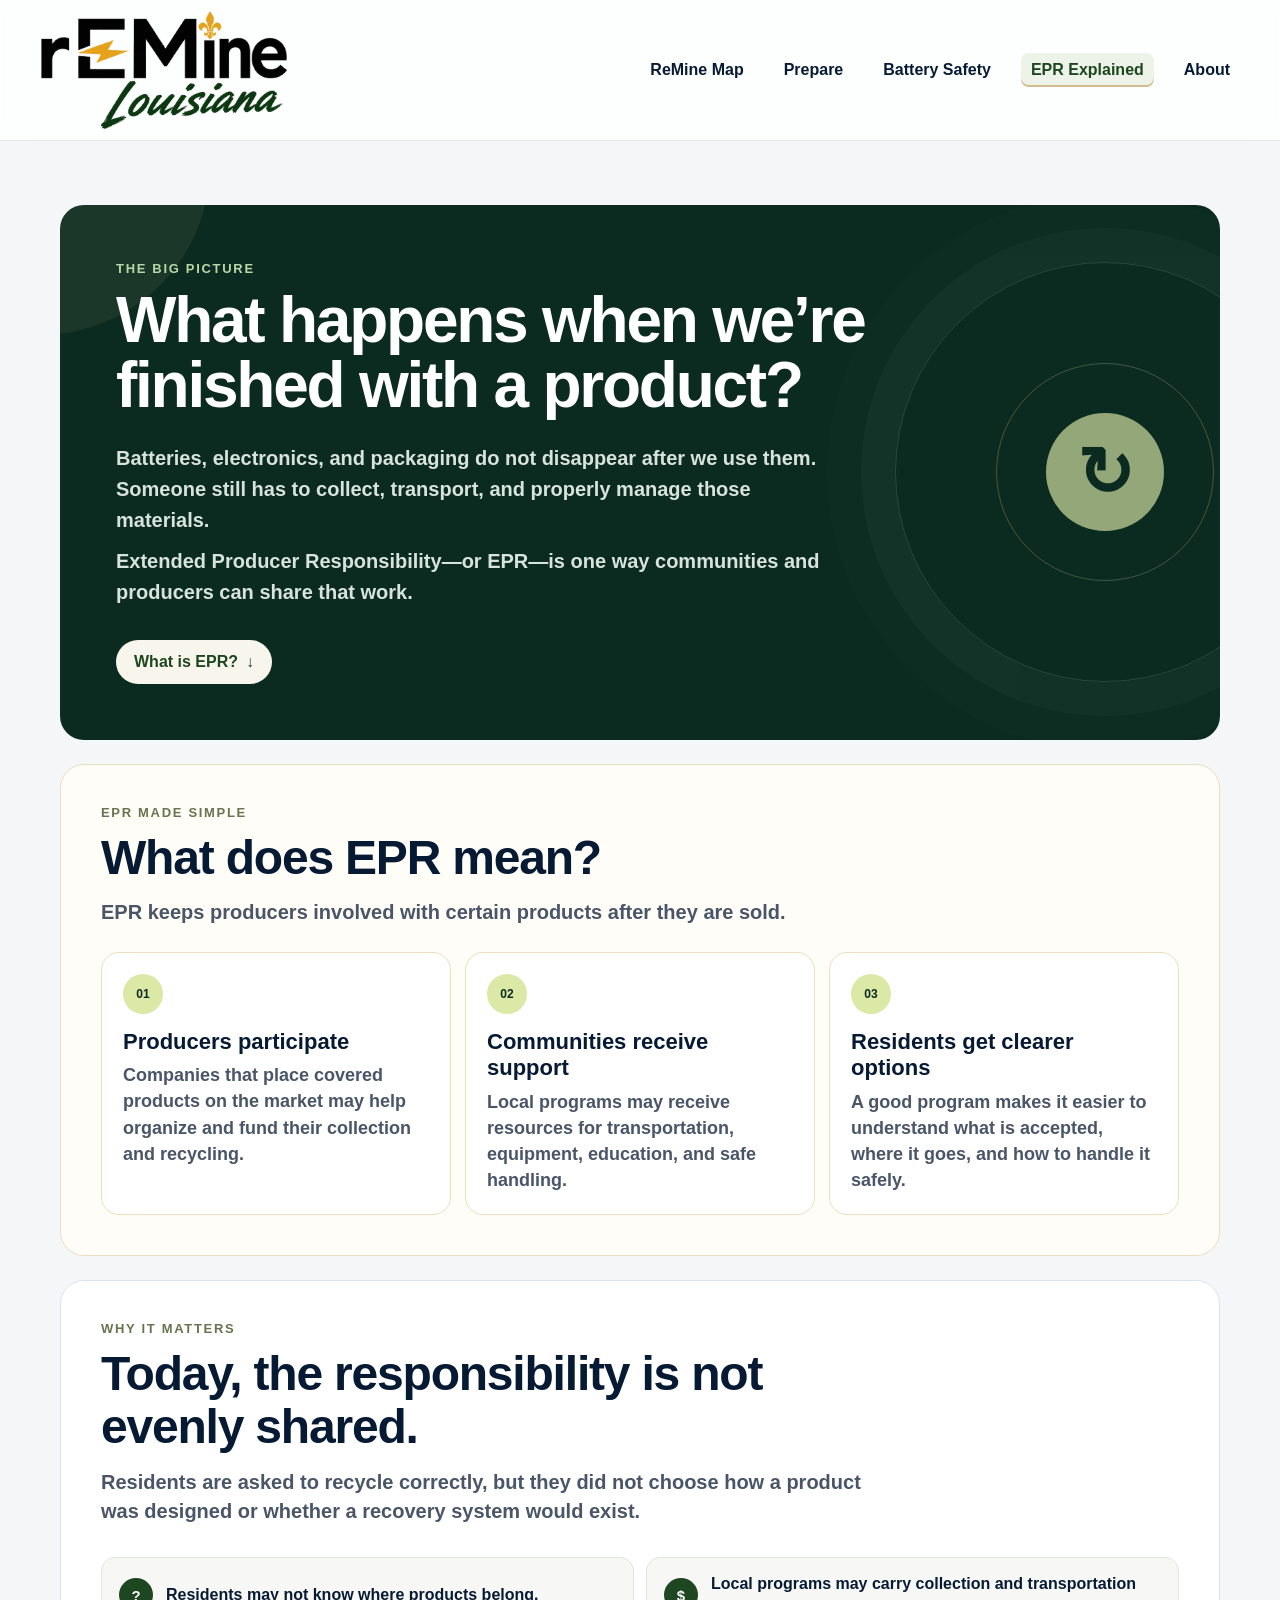
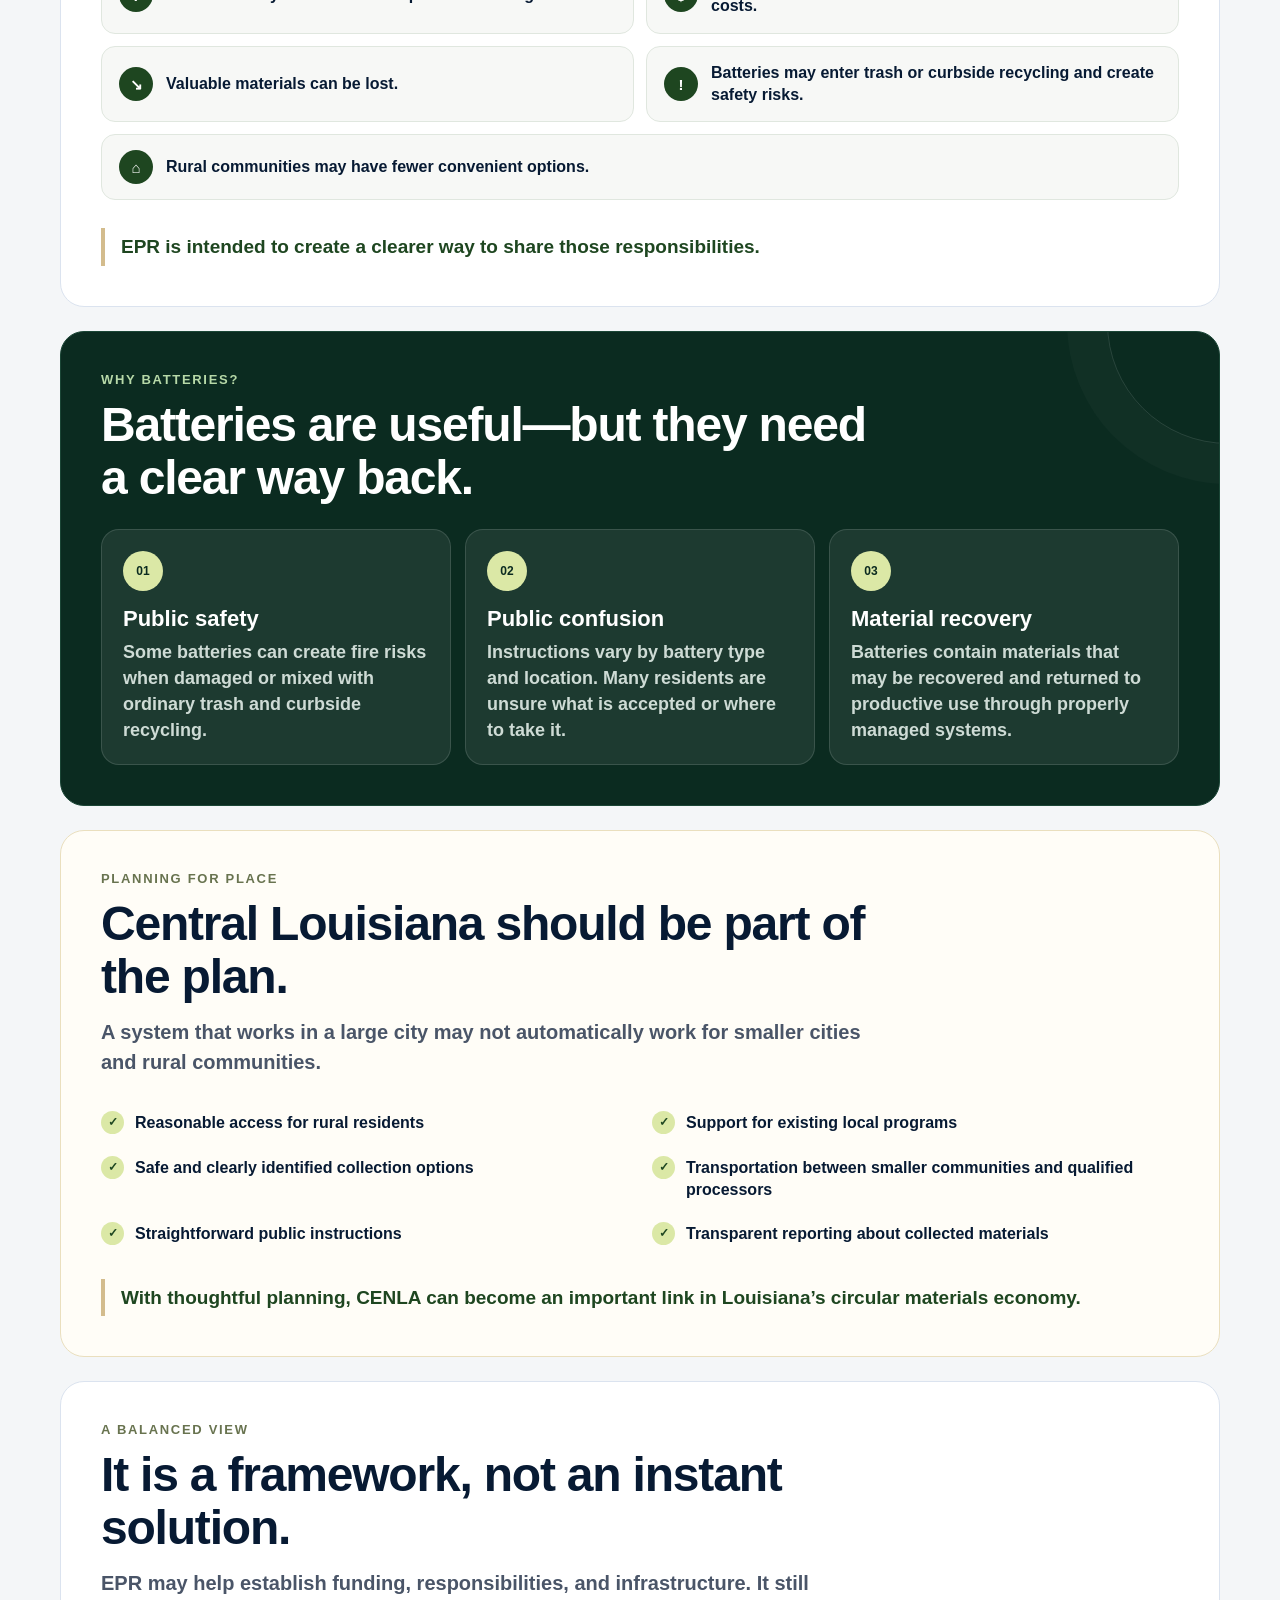
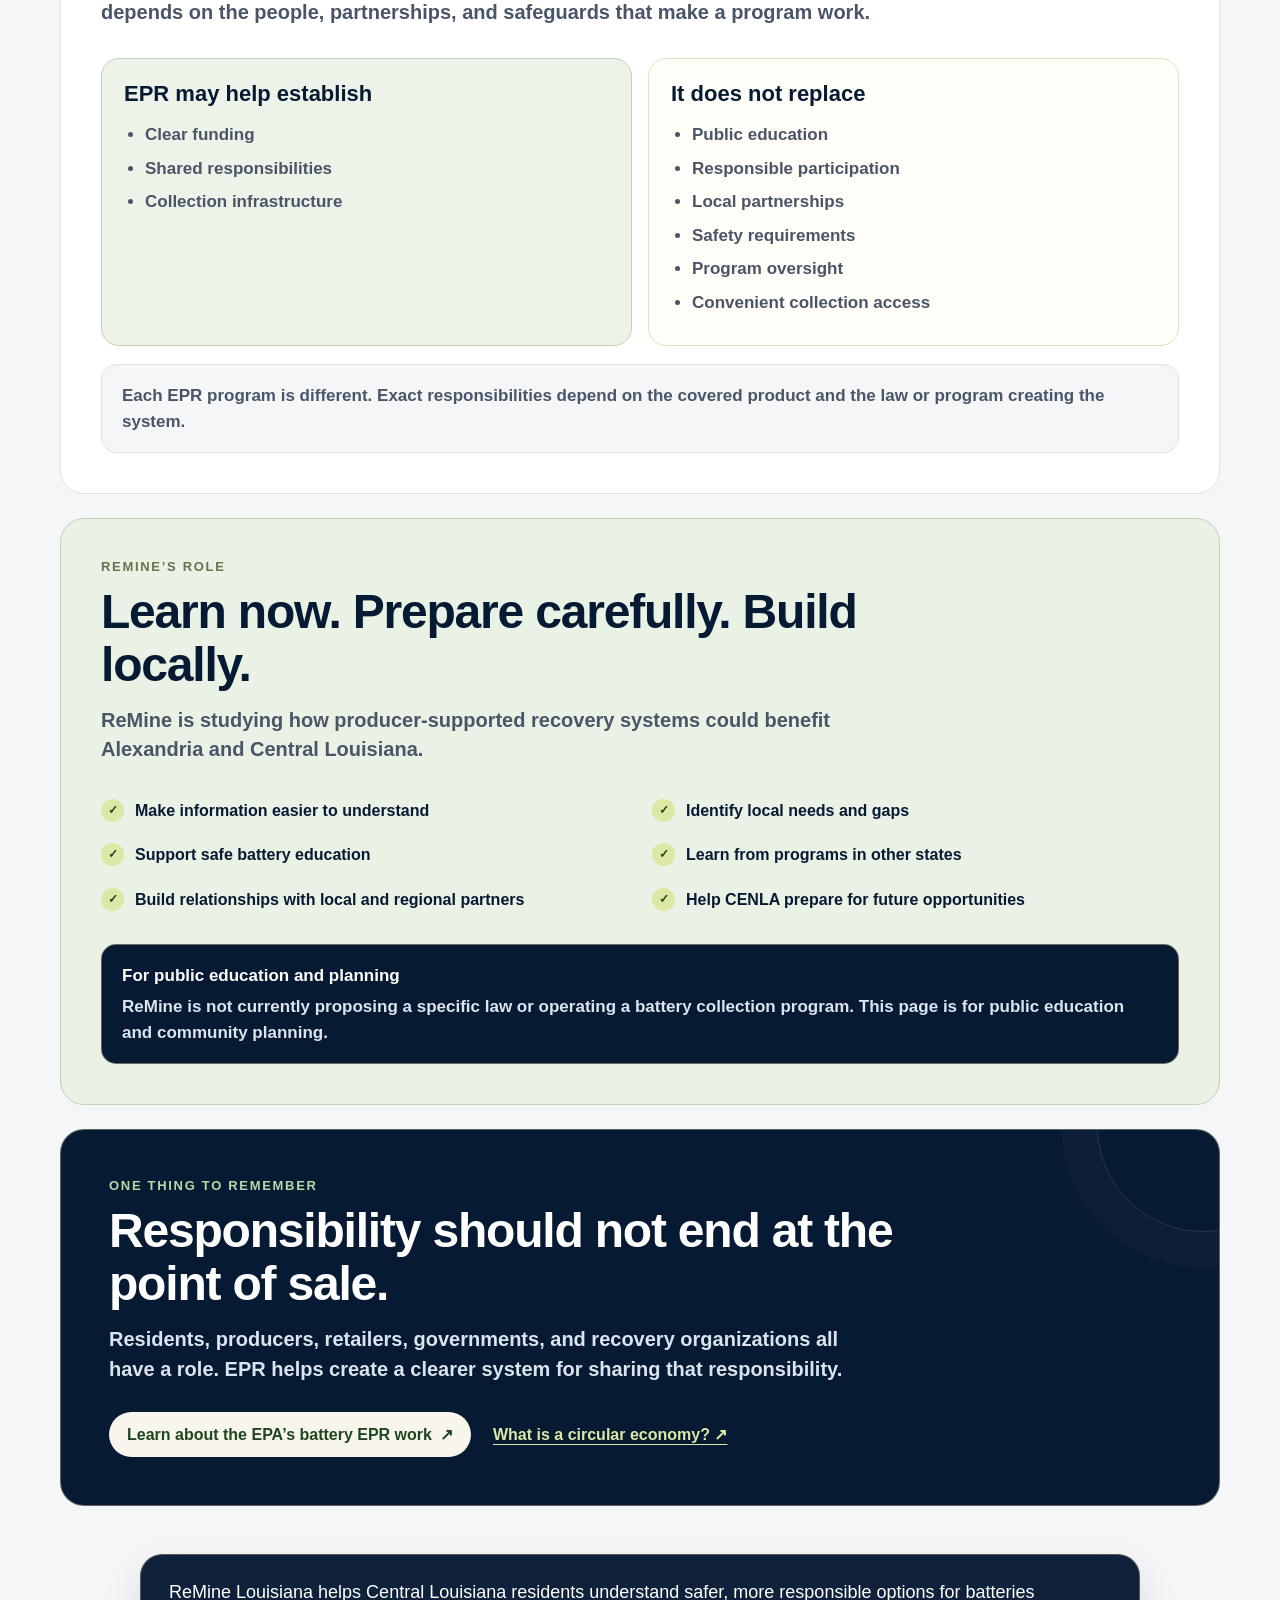
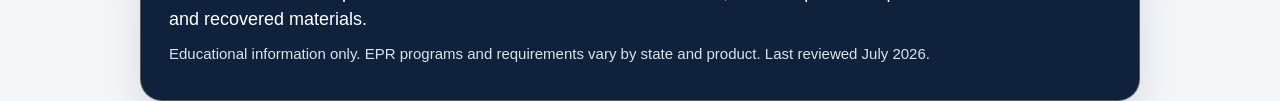
==== epr.html @ 285240cf "Move hero rings into background" ====
<!DOCTYPE html>
<html lang="en">
  <head>
    <meta charset="UTF-8">
    <meta name="viewport" content="width=device-width, initial-scale=1.0">
    <meta name="description" content="A plain-language introduction to Extended Producer Responsibility from ReMine Louisiana.">
    <title>EPR Explained | ReMine Louisiana</title>
    <link rel="icon" type="image/png" href="images/remine-logo.png">
    <link rel="stylesheet" href="styles.css?v=20260721-4">
  </head>

  <body class="epr-page">
    <header>
      <div class="logo">
        <a href="index.html" aria-label="ReMine Louisiana home">
          <img src="images/remine-logo.png" alt="ReMine Louisiana logo">
        </a>
      </div>

      <nav class="site-nav" aria-label="Primary navigation">
        <a href="index.html#directory">ReMine Map</a>
        <a href="index.html#prepare">Prepare</a>
        <a href="index.html#safety">Battery Safety</a>
        <a class="nav-active" href="epr.html" aria-current="page">EPR Explained</a>
        <a href="index.html#about">About</a>
      </nav>
    </header>

    <main class="epr-main">
      <section class="epr-hero" aria-labelledby="epr-page-title">
        <div class="epr-hero-copy">
          <p class="epr-eyebrow">The big picture</p>
          <h1 id="epr-page-title">What happens when we’re finished with a product?</h1>
          <p>Batteries, electronics, and packaging do not disappear after we use them. Someone still has to collect, transport, and properly manage those materials.</p>
          <p>Extended Producer Responsibility—or EPR—is one way communities and producers can share that work.</p>
          <a class="epr-button epr-button-light" href="#what-is-epr">What is EPR? <span aria-hidden="true">&#8595;</span></a>
        </div>
        <div class="epr-hero-mark" aria-hidden="true">
          <span class="epr-orbit epr-orbit-one"></span>
          <span class="epr-orbit epr-orbit-two"></span>
          <span class="epr-loop-symbol">↻</span>
        </div>
      </section>

      <section id="what-is-epr" class="epr-section epr-section-cream" aria-labelledby="meaning-title">
        <div class="epr-section-heading">
          <p class="epr-eyebrow epr-eyebrow-dark">EPR made simple</p>
          <h2 id="meaning-title">What does EPR mean?</h2>
          <p>EPR keeps producers involved with certain products after they are sold.</p>
        </div>

        <div class="epr-card-grid">
          <article class="epr-number-card">
            <span class="epr-number" aria-hidden="true">01</span>
            <h3>Producers participate</h3>
            <p>Companies that place covered products on the market may help organize and fund their collection and recycling.</p>
          </article>
          <article class="epr-number-card">
            <span class="epr-number" aria-hidden="true">02</span>
            <h3>Communities receive support</h3>
            <p>Local programs may receive resources for transportation, equipment, education, and safe handling.</p>
          </article>
          <article class="epr-number-card">
            <span class="epr-number" aria-hidden="true">03</span>
            <h3>Residents get clearer options</h3>
            <p>A good program makes it easier to understand what is accepted, where it goes, and how to handle it safely.</p>
          </article>
        </div>
      </section>

      <section class="epr-section epr-responsibility" aria-labelledby="responsibility-title">
        <div class="epr-section-heading">
          <p class="epr-eyebrow epr-eyebrow-dark">Why it matters</p>
          <h2 id="responsibility-title">Today, the responsibility is not evenly shared.</h2>
          <p>Residents are asked to recycle correctly, but they did not choose how a product was designed or whether a recovery system would exist.</p>
        </div>

        <ul class="epr-item-grid" aria-label="Current challenges">
          <li><span aria-hidden="true">?</span>Residents may not know where products belong.</li>
          <li><span aria-hidden="true">$</span>Local programs may carry collection and transportation costs.</li>
          <li><span aria-hidden="true">↘</span>Valuable materials can be lost.</li>
          <li><span aria-hidden="true">!</span>Batteries may enter trash or curbside recycling and create safety risks.</li>
          <li><span aria-hidden="true">⌂</span>Rural communities may have fewer convenient options.</li>
        </ul>

        <p class="epr-closing-line">EPR is intended to create a clearer way to share those responsibilities.</p>
      </section>

      <section class="epr-section epr-section-dark" aria-labelledby="battery-title">
        <div class="epr-section-heading epr-heading-light">
          <p class="epr-eyebrow">Why batteries?</p>
          <h2 id="battery-title">Batteries are useful—but they need a clear way back.</h2>
        </div>

        <div class="epr-card-grid">
          <article class="epr-number-card epr-number-card-dark">
            <span class="epr-number" aria-hidden="true">01</span>
            <h3>Public safety</h3>
            <p>Some batteries can create fire risks when damaged or mixed with ordinary trash and curbside recycling.</p>
          </article>
          <article class="epr-number-card epr-number-card-dark">
            <span class="epr-number" aria-hidden="true">02</span>
            <h3>Public confusion</h3>
            <p>Instructions vary by battery type and location. Many residents are unsure what is accepted or where to take it.</p>
          </article>
          <article class="epr-number-card epr-number-card-dark">
            <span class="epr-number" aria-hidden="true">03</span>
            <h3>Material recovery</h3>
            <p>Batteries contain materials that may be recovered and returned to productive use through properly managed systems.</p>
          </article>
        </div>
      </section>

      <section class="epr-section epr-section-cream epr-cenla" aria-labelledby="cenla-title">
        <div class="epr-section-heading">
          <p class="epr-eyebrow epr-eyebrow-dark">Planning for place</p>
          <h2 id="cenla-title">Central Louisiana should be part of the plan.</h2>
          <p>A system that works in a large city may not automatically work for smaller cities and rural communities.</p>
        </div>

        <ul class="epr-check-list">
          <li>Reasonable access for rural residents</li>
          <li>Support for existing local programs</li>
          <li>Safe and clearly identified collection options</li>
          <li>Transportation between smaller communities and qualified processors</li>
          <li>Straightforward public instructions</li>
          <li>Transparent reporting about collected materials</li>
        </ul>

        <p class="epr-closing-line">With thoughtful planning, CENLA can become an important link in Louisiana’s circular materials economy.</p>
      </section>

      <section class="epr-section epr-framework" aria-labelledby="framework-title">
        <div class="epr-section-heading">
          <p class="epr-eyebrow epr-eyebrow-dark">A balanced view</p>
          <h2 id="framework-title">It is a framework, not an instant solution.</h2>
          <p>EPR may help establish funding, responsibilities, and infrastructure. It still depends on the people, partnerships, and safeguards that make a program work.</p>
        </div>

        <div class="epr-balance-grid">
          <div class="epr-balance-card epr-balance-help">
            <h3>EPR may help establish</h3>
            <ul>
              <li>Clear funding</li>
              <li>Shared responsibilities</li>
              <li>Collection infrastructure</li>
            </ul>
          </div>
          <div class="epr-balance-card">
            <h3>It does not replace</h3>
            <ul>
              <li>Public education</li>
              <li>Responsible participation</li>
              <li>Local partnerships</li>
              <li>Safety requirements</li>
              <li>Program oversight</li>
              <li>Convenient collection access</li>
            </ul>
          </div>
        </div>

        <p class="epr-context-note">Each EPR program is different. Exact responsibilities depend on the covered product and the law or program creating the system.</p>
      </section>

      <section class="epr-section epr-role" aria-labelledby="role-title">
        <div class="epr-section-heading">
          <p class="epr-eyebrow epr-eyebrow-dark">ReMine’s role</p>
          <h2 id="role-title">Learn now. Prepare carefully. Build locally.</h2>
          <p>ReMine is studying how producer-supported recovery systems could benefit Alexandria and Central Louisiana.</p>
        </div>

        <ul class="epr-check-list epr-role-list">
          <li>Make information easier to understand</li>
          <li>Identify local needs and gaps</li>
          <li>Support safe battery education</li>
          <li>Learn from programs in other states</li>
          <li>Build relationships with local and regional partners</li>
          <li>Help CENLA prepare for future opportunities</li>
        </ul>

        <aside class="epr-info-note" aria-label="Important information">
          <strong>For public education and planning</strong>
          <p>ReMine is not currently proposing a specific law or operating a battery collection program. This page is for public education and community planning.</p>
        </aside>
      </section>

      <section class="epr-closing-card" aria-labelledby="remember-title">
        <p class="epr-eyebrow">One thing to remember</p>
        <h2 id="remember-title">Responsibility should not end at the point of sale.</h2>
        <p>Residents, producers, retailers, governments, and recovery organizations all have a role. EPR helps create a clearer system for sharing that responsibility.</p>
        <div class="epr-source-links">
          <a class="epr-button epr-button-light" href="https://www.epa.gov/electronics-batteries-management/extended-battery-producer-responsibility-epr-framework" target="_blank" rel="noopener noreferrer">Learn about the EPA’s battery EPR work <span aria-hidden="true">&#8599;</span></a>
          <a class="epr-text-link" href="https://www.epa.gov/circulareconomy/what-circular-economy" target="_blank" rel="noopener noreferrer">What is a circular economy? <span aria-hidden="true">&#8599;</span></a>
        </div>
      </section>
    </main>

    <footer>
      <div class="footer-inner">
        <p>ReMine Louisiana helps Central Louisiana residents understand safer, more responsible options for batteries and recovered materials.</p>
        <p class="footer-small">Educational information only. EPR programs and requirements vary by state and product. Last reviewed July 2026.</p>
      </div>
    </footer>
  </body>
</html>
---- styles.css ----
body {
  margin: 0;
  font-family: Arial, Helvetica, sans-serif;
  background: #f4f6f8;
  color: #0b0f14;
}

header {

  position: sticky;

  top: 0;

  z-index: 1000;

  padding: 10px 40px;

  display: flex;

  justify-content: space-between;

  align-items: center;

  background: rgba(255, 255, 255, 0.82);

  backdrop-filter: blur(14px);

  -webkit-backdrop-filter: blur(14px);

  border-bottom: 1px solid rgba(30, 70, 32, 0.12);

  transition: padding 0.25s ease, background 0.25s ease;

}

.logo img {

  height: 120px;

  width: auto;

  display: block;

  transition: height 0.25s ease, opacity 0.25s ease;

}

main {
  padding: 40px 32px;
}

.hero {
  background: white;
  border: 1px solid #dbe3ef;
  border-radius: 24px;
  padding: 40px;
  max-width: 900px;
}

.hero h1 {
  font-size: 48px;
  line-height: 1.05;
  margin: 0 0 20px;
  color: #071a33;
}

.hero p {
  font-size: 20px;
  line-height: 1.5;
  color: #4a5568;
  max-width: 700px;
}

.button {
  display: inline-block;
  margin-top: 20px;
  background: #2E6F40;
  color: white;
  padding: 14px 20px;
  border-radius: 12px;
  text-decoration: none;
  font-weight: 700;
}
header {
  display: flex;
  align-items: center;
  justify-content: space-between;
  gap: 24px;
}

nav {
  display: flex;
  gap: 20px;
}

nav a {
  color: #071A33;
  font-weight: 700;
  text-decoration: none;
  transition: color 0.2s ease;
}

nav a:hover {
  color: #1E4620;
}

header.scrolled {
  padding: 4px 40px;
  background: rgba(255, 255, 255, 0.72);
  backdrop-filter: blur(18px);
  -webkit-backdrop-filter: blur(18px);
}

header.scrolled .logo img {
  height: 60px;
  opacity: 0.92;
}

@media (max-width: 700px) {
  header {
    flex-direction: row;
    align-items: center;
    padding: 10px 20px;
  }

  .logo img {
    height: 86px;
  }

  nav {
    flex-wrap: wrap;
    justify-content: flex-end;
    gap: 12px;
  }

  nav a {
    font-size: 15px;
  }

  .hero {
    padding: 28px;
  }

  .hero h1 {
    font-size: 36px;
  }

  .hero p {
    font-size: 18px;
  }
}
.section {
  margin-top: 40px;
  max-width: 1100px;
}

.section-header h2 {
  font-size: 32px;
  color: #071a33;
  margin-bottom: 8px;
}

.section-header p {
  color: #4a5568;
  font-size: 18px;
}

.prepare-section {
  background: #0b2b20;
  color: white;
  border-radius: 24px;
  padding: 40px;
  box-sizing: border-box;
  overflow: hidden;
  position: relative;
}

.prepare-section::after {
  content: "";
  position: absolute;
  width: 280px;
  height: 280px;
  right: -120px;
  top: -140px;
  border: 1px solid rgba(255, 255, 255, 0.13);
  border-radius: 50%;
  box-shadow: 0 0 0 42px rgba(255, 255, 255, 0.025), 0 0 0 84px rgba(255, 255, 255, 0.018);
  pointer-events: none;
}

.prepare-heading {
  max-width: 720px;
  position: relative;
  z-index: 1;
}

.prepare-heading .eyebrow {
  color: #b7d9a8;
  font-size: 13px;
  font-weight: 800;
  letter-spacing: 0.12em;
  margin: 0 0 10px;
  text-transform: uppercase;
}

.prepare-heading h2 {
  color: white;
  font-size: 36px;
  line-height: 1.15;
  margin: 0 0 12px;
}

.prepare-heading > p:last-child {
  color: #cedbd5;
  line-height: 1.55;
  margin: 0;
}

.prepare-grid {
  display: grid;
  grid-template-columns: repeat(3, 1fr);
  gap: 16px;
  margin-top: 30px;
}

.prepare-card {
  background: rgba(255, 255, 255, 0.075);
  border: 1px solid rgba(255, 255, 255, 0.13);
  border-radius: 16px;
  padding: 24px;
}

.step-number {
  align-items: center;
  background: #dbe8a6;
  border-radius: 50%;
  color: #0b2b20;
  display: flex;
  font-size: 12px;
  font-weight: 800;
  height: 38px;
  justify-content: center;
  width: 38px;
}

.prepare-card h3 {
  font-size: 20px;
  margin: 20px 0 10px;
}

.prepare-card p {
  color: #cedbd5;
  line-height: 1.55;
  margin: 0;
}

.prepare-callout {
  align-items: center;
  background: #f2f0df;
  border-radius: 16px;
  color: #071a33;
  display: flex;
  gap: 24px;
  justify-content: space-between;
  margin-top: 16px;
  padding: 20px 24px;
}

.prepare-callout p {
  color: #4a5568;
  line-height: 1.45;
  margin: 5px 0 0;
}

.prepare-callout a {
  color: #1e4620;
  flex-shrink: 0;
  font-weight: 800;
  text-decoration: none;
}

.directory-layout {
  display: grid;
  grid-template-columns: 280px 1fr;
  gap: 24px;
  margin-top: 24px;
}

.directory-results {
  min-width: 0;
}

.view-toggle {
  background: #eee7d7;
  border: 1px solid #d8c69a;
  border-radius: 999px;
  display: inline-flex;
  gap: 4px;
  margin-bottom: 16px;
  padding: 4px;
}

.view-toggle-button {
  background: transparent;
  border: 0;
  border-radius: 999px;
  color: #071a33;
  cursor: pointer;
  font-size: 15px;
  font-weight: 800;
  padding: 10px 18px;
}

.view-toggle-button:hover {
  background: rgba(255, 255, 255, 0.58);
}

.view-toggle-button.is-active {
  background: #1e4620;
  box-shadow: 0 3px 10px rgba(7, 26, 51, 0.12);
  color: white;
}

.view-toggle-button:focus-visible {
  outline: 3px solid rgba(211, 188, 141, 0.65);
  outline-offset: 2px;
}

.directory-view[hidden] {
  display: none;
}

#locations-list {
  display: flex;
  flex-direction: column;
  gap: 16px;
}

.map-summary {
  background: #fffdf7;
  border: 1px solid #eadfbe;
  border-radius: 12px;
  color: #4a5568;
  line-height: 1.45;
  margin: 0 0 12px;
  padding: 12px 14px;
}

#locations-map {
  background: #e7ece7;
  border: 1px solid #d8c69a;
  border-radius: 18px;
  box-shadow: 0 14px 32px rgba(7, 26, 51, 0.08);
  height: 620px;
  overflow: hidden;
  width: 100%;
}

#locations-map .leaflet-control-zoom a {
  color: #1e4620;
}

#locations-map .leaflet-control-attribution {
  color: #4a5568;
  font-size: 11px;
}

.remine-marker-shell {
  background: transparent;
  border: 0;
}

.remine-map-marker {
  align-items: center;
  background: #1e4620;
  border: 2px solid #fffefa;
  border-radius: 50% 50% 50% 0;
  box-shadow: 0 4px 10px rgba(7, 26, 51, 0.32);
  box-sizing: border-box;
  display: flex;
  height: 32px;
  justify-content: center;
  transform: rotate(-45deg);
  width: 32px;
}

.remine-map-marker span {
  background: #d3bc8d;
  border: 3px solid white;
  border-radius: 50%;
  box-sizing: border-box;
  height: 14px;
  width: 14px;
}

.map-popup {
  color: #071a33;
  font-family: Arial, Helvetica, sans-serif;
  min-width: 220px;
}

.map-popup h3 {
  color: #071a33;
  font-size: 19px;
  line-height: 1.2;
  margin: 0 0 8px;
}

.map-popup p {
  line-height: 1.4;
  margin: 0 0 8px;
}

.map-popup-status {
  display: inline-block;
  border: 1px solid;
  border-radius: 6px;
  font-size: 12px;
  font-weight: 800;
  padding: 4px 7px;
}

.map-popup-status.is-verified {
  background: #e6f7ed;
  border-color: #7bd49b;
  color: #126b38;
}

.map-popup-status.is-unconfirmed {
  background: #f8efd8;
  border-color: #d3bc8d;
  color: #5f4314;
}

.map-popup-link {
  background: #1e4620;
  border-radius: 999px;
  color: white !important;
  display: inline-block;
  font-weight: 800;
  margin-top: 3px;
  padding: 9px 13px;
  text-decoration: none;
}

.filters {
  background: #fffdf7;
  border: 1px solid #eadfbe;
  border-radius: 18px;
  padding: 24px;
}

.location-card {
  background: #fffefa;
  border: 1px solid #eee6cf;
  border-radius: 18px;
  padding: 24px;
}

.filters {
  display: flex;
  flex-direction: column;
  gap: 20px;
}

.filters input[type="text"] {
  padding: 14px;
  border: 1px solid #dbe3ef;
  border-radius: 12px;
  font-size: 16px;
}

.filters label {
  font-weight: 700;
  color: #071a33;
  display: flex;
  align-items: flex-start;
  gap: 8px;
  line-height: 1.2;
}

.filters input[type="checkbox"] {
  margin-top: 3px;
  flex-shrink: 0;
  accent-color: #1E4620;
}

.filter-group {
  display: flex;
  flex-direction: column;
  gap: 12px;
}

.filter-group-label {
  color: #68734f;
  font-size: 12px;
  font-weight: 800;
  letter-spacing: 0.1em;
  margin: 0 0 2px;
  text-transform: uppercase;
}

.listing-filter-group {
  border-top: 1px solid #e4dbc2;
  padding-top: 18px;
}

.badge {
  display: inline-block;
  background: #fff3cd;
  color: #7a4b00;
  border: 1px solid #f2c94c;
  padding: 6px 10px;
  border-radius: 6px;
  font-weight: 700;
  font-size: 14px;
}

.location-card h3 {
  font-size: 26px;
  color: #071a33;
  margin-bottom: 8px;
}

.location-heading {
  align-items: center;
  display: flex;
  gap: 12px;
}

.location-heading h3 {
  margin: 0;
}

.location-logo-badge {
  align-items: center;
  background: #1e4620;
  border-radius: 50%;
  box-sizing: border-box;
  display: flex;
  flex: 0 0 40px;
  height: 40px;
  justify-content: center;
  padding: 3px;
  width: 40px;
}

.location-logo-center {
  align-items: center;
  background: white;
  border-radius: 50%;
  display: flex;
  height: 100%;
  justify-content: center;
  overflow: hidden;
  width: 100%;
}

.location-logo-center img {
  display: block;
  max-height: 70%;
  max-width: 70%;
  object-fit: contain;
}

.warning {
  background: #e8f1ff;
  color: #071a33;
  padding: 12px;
  border-radius: 12px;
  font-weight: 700;
}

@media (max-width: 800px) {
  .directory-layout {
    grid-template-columns: 1fr;
  }

  #locations-map {
    height: 500px;
  }

  .prepare-grid {
    grid-template-columns: 1fr;
  }

  .prepare-callout {
    align-items: flex-start;
    flex-direction: column;
  }
}

@media (max-width: 700px) {
  .prepare-section {
    padding: 28px;
  }

  .prepare-heading h2 {
    font-size: 30px;
  }
}
.notice {
  margin-top: 24px;
  background: #f7f6f1;
  border: 1px solid #d3bc8d;
  color: #1f2933;
  padding: 18px 22px;
  border-radius: 16px;
  font-size: 16px;
  line-height: 1.5;
}
.card-actions {
  display: flex;
  flex-wrap: wrap;
  gap: 10px;
  margin-top: 16px;
}

.card-actions a {
  background: white;
  color: #1E4620;
  border: 2px solid #1E4620;
  text-decoration: none;
  font-weight: 700;
  padding: 10px 14px;
  border-radius: 999px;
  display: inline-block;
}

.card-actions a:hover {
  background: #1E4620;
  color: white;
}

.info-section {
  background: white;
  border: 1px solid #dbe3ef;
  border-radius: 18px;
  padding: 32px;
}

.info-section h2 {
  font-size: 32px;
  color: #071a33;
  margin-top: 0;
}

.info-section p,
.info-section li {
  font-size: 18px;
  line-height: 1.6;
  color: #4a5568;
}

.info-section li {
  margin-bottom: 10px;
}
.badge.verified {
  background: #e6f7ed;
  color: #126b38;
  border-color: #7bd49b;
}

.badge.pending {
  background: #f8efd8;
  color: #5f4314;
  border-color: #d3bc8d;
}

.badge.not-confirmed,
.badge.needs-update {
  background: #f4f6f8;
  color: #4a5568;
  border-color: #cbd5e1;
}

footer {
  max-width: 1000px;
  width: calc(100% - 64px);
  margin: 48px auto 0;
  padding: 24px 28px;
  background: rgba(7, 26, 51, 0.96);
  color: white;
  border-radius: 22px;
  border: 1px solid rgba(211, 188, 141, 0.35);
  box-shadow: 0 18px 40px rgba(7, 26, 51, 0.12);
  box-sizing: border-box;
}

.footer-inner {
  max-width: 1000px;
  margin: 0 auto;
}

footer h2 {
  margin: 0 0 14px;
  font-size: 28px;
}

footer p {
  max-width: 900px;
  margin: 0 0 10px;
  line-height: 1.5;
  font-size: 18px;
}

.footer-small {
  color: #dbe3ef;
  font-size: 15px;
}

.location-card {
  display: flex;
  flex-direction: column;
  gap: 10px;
}

.location-card h3 {
  margin-top: 6px;
  margin-bottom: 0;
}

.location-card p {
  margin: 0;
  line-height: 1.45;
}

.location-card .warning {
  margin-top: 6px;
}

.card-actions {
  margin-top: 8px;
}

.secondary-button {
  background: white;
  color: #1E4620;
  border: 2px solid #1E4620;
  margin-left: 10px;
}

@media (max-width: 600px) {
  main {
    padding: 24px 16px;
  }

  header {
    flex-direction: column;
    align-items: flex-start;
    padding: 16px 20px;
  }

  .logo img {
    height: 92px;
  }

  header.scrolled .logo img {
    height: 52px;
  }

  nav {
    width: 100%;
    justify-content: flex-start;
    flex-wrap: wrap;
    gap: 14px;
  }

  nav a {
    font-size: 15px;
  }

  .hero {
    padding: 28px 24px;
  }

  .hero h1 {
    font-size: 34px;
  }

  .button {
    width: 100%;
    text-align: center;
    box-sizing: border-box;
  }

  .secondary-button {
    margin-left: 0;
    margin-top: 10px;
  }

  .card-actions a {
    width: 100%;
    text-align: center;
  }

  .view-toggle {
    box-sizing: border-box;
    display: flex;
    width: 100%;
  }

  .view-toggle-button {
    flex: 1;
  }

  #locations-map {
    border-radius: 14px;
    height: 430px;
  }

  .location-logo-badge {
    flex-basis: 36px;
    height: 36px;
    width: 36px;
  }

  footer {
    width: calc(100% - 32px);
    margin: 40px auto 0;
    padding: 22px 20px;
  }
}
.card-footer {
  display: flex;
  align-items: center;
  justify-content: space-between;
  gap: 16px;
  flex-wrap: nowrap;
  margin-top: 8px;
}

.card-footer .card-actions {
  display: flex;
  flex-wrap: wrap;
  gap: 10px;
  margin-top: 0;
}

.card-footer .badge {
  margin-left: auto;
  width: auto;
  min-width: fit-content;
  padding: 5px 10px;
  font-size: 13px;
  line-height: 1;
  white-space: nowrap;
  align-self: center;
  border-radius: 6px;
}

.directory-layout {
  align-items: start;
}

.filters {
  height: fit-content;
  align-self: start;
}

/* Shared navigation and keyboard states */
.logo a {
  display: block;
}

.site-nav a {
  border-radius: 8px;
  padding: 8px 10px;
}

.site-nav a.nav-active {
  background: #edf3e8;
  box-shadow: inset 0 -2px 0 #d3bc8d;
  color: #1e4620;
}

a:focus-visible,
button:focus-visible,
input:focus-visible {
  outline: 3px solid #d3bc8d;
  outline-offset: 3px;
}

.section,
.epr-section {
  scroll-margin-top: 110px;
}

/* EPR education page */
.epr-main {
  box-sizing: border-box;
  margin: 0 auto;
  max-width: 1224px;
  padding: 40px 32px 0;
}

.epr-hero,
.epr-section,
.epr-closing-card {
  border-radius: 24px;
  box-sizing: border-box;
  margin-top: 24px;
}

.epr-hero {
  align-items: center;
  background: #0b2b20;
  color: white;
  display: block;
  min-height: 520px;
  overflow: hidden;
  padding: 56px;
  position: relative;
}

.epr-hero::before {
  background: rgba(211, 188, 141, 0.08);
  border-radius: 50%;
  content: "";
  height: 340px;
  left: -190px;
  position: absolute;
  top: -210px;
  width: 340px;
}

.epr-hero-copy {
  max-width: 760px;
  position: relative;
  z-index: 1;
}

.epr-eyebrow {
  color: #b7d9a8;
  font-size: 13px;
  font-weight: 800;
  letter-spacing: 0.13em;
  margin: 0 0 12px;
  text-transform: uppercase;
}

.epr-eyebrow-dark {
  color: #68734f;
}

.epr-hero h1 {
  font-size: clamp(42px, 5vw, 66px);
  letter-spacing: -0.035em;
  line-height: 1.02;
  margin: 0 0 24px;
  max-width: 760px;
}

.epr-hero-copy > p:not(.epr-eyebrow) {
  color: #d8e3de;
  font-size: 20px;
  font-weight: 600;
  line-height: 1.55;
  margin: 0 0 10px;
  max-width: 720px;
}

.epr-button {
  align-items: center;
  border-radius: 999px;
  display: inline-flex;
  font-weight: 800;
  gap: 8px;
  justify-content: center;
  margin-top: 22px;
  padding: 13px 18px;
  text-decoration: none;
}

.epr-button-light {
  background: #f8f6ec;
  color: #1e4620;
}

.epr-button-light:hover {
  background: #dbe8a6;
}

.epr-hero-mark {
  align-items: center;
  aspect-ratio: 1;
  display: flex;
  justify-content: center;
  max-width: none;
  opacity: 0.66;
  pointer-events: none;
  position: absolute;
  right: -95px;
  top: 50%;
  transform: translateY(-50%);
  width: 420px;
  z-index: 0;
}

.epr-orbit {
  border: 1px solid rgba(255, 255, 255, 0.2);
  border-radius: 50%;
  inset: 0;
  position: absolute;
}

.epr-orbit-one {
  box-shadow: 0 0 0 34px rgba(255, 255, 255, 0.035), 0 0 0 68px rgba(255, 255, 255, 0.02);
}

.epr-orbit-two {
  border-color: rgba(211, 188, 141, 0.45);
  inset: 24%;
}

.epr-loop-symbol {
  align-items: center;
  background: #dbe8a6;
  border-radius: 50%;
  color: #0b2b20;
  display: flex;
  font-size: 68px;
  font-weight: 700;
  height: 118px;
  justify-content: center;
  line-height: 1;
  position: relative;
  width: 118px;
}

.epr-section {
  border: 1px solid #dbe3ef;
  padding: 40px;
}

.epr-section-cream {
  background: #fffdf7;
  border-color: #eadfbe;
}

.epr-responsibility,
.epr-framework {
  background: white;
}

.epr-section-dark {
  background: #0b2b20;
  border-color: #1b4636;
  color: white;
  overflow: hidden;
  position: relative;
}

.epr-section-dark::after {
  border: 1px solid rgba(255, 255, 255, 0.12);
  border-radius: 50%;
  box-shadow: 0 0 0 40px rgba(255, 255, 255, 0.025);
  content: "";
  height: 240px;
  position: absolute;
  right: -130px;
  top: -130px;
  width: 240px;
}

.epr-section-heading {
  max-width: 780px;
  position: relative;
  z-index: 1;
}

.epr-section-heading h2,
.epr-closing-card h2 {
  color: #071a33;
  font-size: clamp(34px, 4vw, 48px);
  letter-spacing: -0.025em;
  line-height: 1.1;
  margin: 0 0 14px;
}

.epr-section-heading > p:last-child {
  color: #4a5568;
  font-size: 20px;
  font-weight: 600;
  line-height: 1.48;
  margin: 0;
}

.epr-heading-light h2 {
  color: white;
}

.epr-heading-light > p:last-child {
  color: #cedbd5;
}

.epr-card-grid {
  display: grid;
  gap: 14px;
  grid-template-columns: repeat(3, minmax(0, 1fr));
  margin-top: 24px;
  position: relative;
  z-index: 1;
}

.epr-number-card {
  background: white;
  border: 1px solid #eadfbe;
  border-radius: 18px;
  padding: 21px;
}

.epr-number {
  align-items: center;
  background: #dbe8a6;
  border-radius: 50%;
  color: #0b2b20;
  display: flex;
  font-size: 12px;
  font-weight: 800;
  height: 40px;
  justify-content: center;
  width: 40px;
}

.epr-number-card h3 {
  color: #071a33;
  font-size: 22px;
  font-weight: 800;
  line-height: 1.2;
  margin: 15px 0 7px;
}

.epr-number-card p {
  color: #4a5568;
  font-size: 18px;
  font-weight: 600;
  line-height: 1.45;
  margin: 0;
}

.epr-number-card-dark {
  background: rgba(255, 255, 255, 0.075);
  border-color: rgba(255, 255, 255, 0.13);
}

.epr-number-card-dark h3 {
  color: white;
}

.epr-number-card-dark p {
  color: #cedbd5;
}

.epr-item-grid,
.epr-check-list {
  list-style: none;
  margin: 30px 0 0;
  padding: 0;
}

.epr-item-grid {
  display: grid;
  gap: 12px;
  grid-template-columns: repeat(2, minmax(0, 1fr));
}

.epr-item-grid li {
  align-items: center;
  background: #f7f8f6;
  border: 1px solid #e0e7df;
  border-radius: 14px;
  color: #071a33;
  display: flex;
  font-weight: 700;
  gap: 13px;
  line-height: 1.4;
  padding: 15px 17px;
}

.epr-item-grid li:last-child {
  grid-column: 1 / -1;
}

.epr-item-grid li span {
  align-items: center;
  background: #1e4620;
  border-radius: 50%;
  color: white;
  display: flex;
  flex: 0 0 34px;
  font-size: 15px;
  height: 34px;
  justify-content: center;
}

.epr-closing-line {
  border-left: 4px solid #d3bc8d;
  color: #1e4620;
  font-size: 19px;
  font-weight: 800;
  line-height: 1.45;
  margin: 28px 0 0;
  padding: 5px 0 5px 16px;
}

.epr-check-list {
  display: grid;
  gap: 12px 24px;
  grid-template-columns: repeat(2, minmax(0, 1fr));
}

.epr-check-list li {
  color: #071a33;
  font-weight: 700;
  line-height: 1.4;
  padding: 5px 0 5px 34px;
  position: relative;
}

.epr-check-list li::before {
  align-items: center;
  background: #dbe8a6;
  border-radius: 50%;
  color: #1e4620;
  content: "✓";
  display: flex;
  font-size: 12px;
  font-weight: 900;
  height: 23px;
  justify-content: center;
  left: 0;
  position: absolute;
  top: 4px;
  width: 23px;
}

.epr-balance-grid {
  display: grid;
  gap: 16px;
  grid-template-columns: repeat(2, minmax(0, 1fr));
  margin-top: 30px;
}

.epr-balance-card {
  background: #fffdf7;
  border: 1px solid #eadfbe;
  border-radius: 18px;
  padding: 22px;
}

.epr-balance-help {
  background: #edf3e8;
  border-color: #bfd2b5;
}

.epr-balance-card h3 {
  color: #071a33;
  font-size: 22px;
  margin: 0 0 15px;
}

.epr-balance-card ul {
  color: #4a5568;
  font-size: 17px;
  font-weight: 600;
  line-height: 1.5;
  margin: 0;
  padding-left: 21px;
}

.epr-balance-card li {
  margin-bottom: 8px;
}

.epr-context-note,
.epr-info-note {
  border-radius: 15px;
  font-size: 17px;
  font-weight: 600;
  line-height: 1.5;
  margin: 18px 0 0;
  padding: 18px 20px;
}

.epr-context-note {
  background: #f4f6f8;
  border: 1px solid #dbe3ef;
  color: #4a5568;
}

.epr-role {
  background: #eaf1e5;
  border-color: #bfd2b5;
}

.epr-info-note {
  background: #071a33;
  border: 1px solid rgba(211, 188, 141, 0.48);
  color: white;
  margin-top: 28px;
}

.epr-info-note strong {
  display: block;
  margin-bottom: 6px;
}

.epr-info-note p {
  color: #dbe3ef;
  margin: 0;
}

.epr-closing-card {
  background: #071a33;
  border: 1px solid rgba(211, 188, 141, 0.46);
  color: white;
  overflow: hidden;
  padding: 48px;
  position: relative;
}

.epr-closing-card::after {
  border: 1px solid rgba(255, 255, 255, 0.12);
  border-radius: 50%;
  box-shadow: 0 0 0 36px rgba(255, 255, 255, 0.025);
  content: "";
  height: 210px;
  position: absolute;
  right: -90px;
  top: -110px;
  width: 210px;
}

.epr-closing-card h2 {
  color: white;
  max-width: 820px;
  position: relative;
  z-index: 1;
}

.epr-closing-card > p:not(.epr-eyebrow) {
  color: #dbe3ef;
  font-size: 20px;
  font-weight: 600;
  line-height: 1.48;
  margin: 0;
  max-width: 780px;
  position: relative;
  z-index: 1;
}

.epr-source-links {
  align-items: center;
  display: flex;
  flex-wrap: wrap;
  gap: 14px 22px;
  margin-top: 6px;
  position: relative;
  z-index: 1;
}

.epr-text-link {
  color: #dbe8a6;
  font-weight: 800;
  margin-top: 22px;
  text-underline-offset: 4px;
}

.epr-text-link:hover {
  color: white;
}

@media (max-width: 900px) {
  .epr-hero {
    padding: 44px;
  }

  .epr-hero-mark {
    opacity: 0.48;
    right: -130px;
    width: 340px;
  }

  .epr-card-grid {
    grid-template-columns: 1fr;
  }

}

@media (max-width: 700px) {
  .epr-hero {
    grid-template-columns: 1fr;
    min-height: auto;
  }

  .epr-hero-mark {
    display: none;
  }

  .epr-item-grid,
  .epr-check-list,
  .epr-balance-grid {
    grid-template-columns: 1fr;
  }

  .epr-item-grid li:last-child {
    grid-column: auto;
  }
}

@media (max-width: 600px) {
  .site-nav {
    box-sizing: border-box;
    flex-wrap: wrap;
    gap: 6px;
    justify-content: center;
    max-width: 100%;
    overflow-x: visible;
    padding: 2px 0 6px;
  }

  .site-nav a {
    flex: 0 0 auto;
    font-size: 14px;
    white-space: nowrap;
  }

  .epr-main {
    padding: 24px 16px 0;
  }

  .epr-hero,
  .epr-section,
  .epr-closing-card {
    border-radius: 18px;
  }

  .epr-hero {
    padding: 32px 24px;
  }

  .epr-hero h1 {
    font-size: 39px;
  }

  .epr-hero-copy > p:not(.epr-eyebrow),
  .epr-section-heading > p:last-child,
  .epr-closing-card > p:not(.epr-eyebrow) {
    font-size: 18px;
  }

  .epr-section,
  .epr-closing-card {
    padding: 26px 20px;
  }

  .epr-section-heading h2,
  .epr-closing-card h2 {
    font-size: 33px;
  }

  .epr-number-card,
  .epr-balance-card {
    padding: 18px;
  }

  .epr-number-card p,
  .epr-balance-card ul,
  .epr-context-note,
  .epr-info-note {
    font-size: 17px;
  }

  .epr-button {
    box-sizing: border-box;
    text-align: center;
  }

  .epr-source-links {
    align-items: stretch;
    flex-direction: column;
  }

  .epr-text-link {
    margin-top: 2px;
    padding: 10px 2px;
  }
}
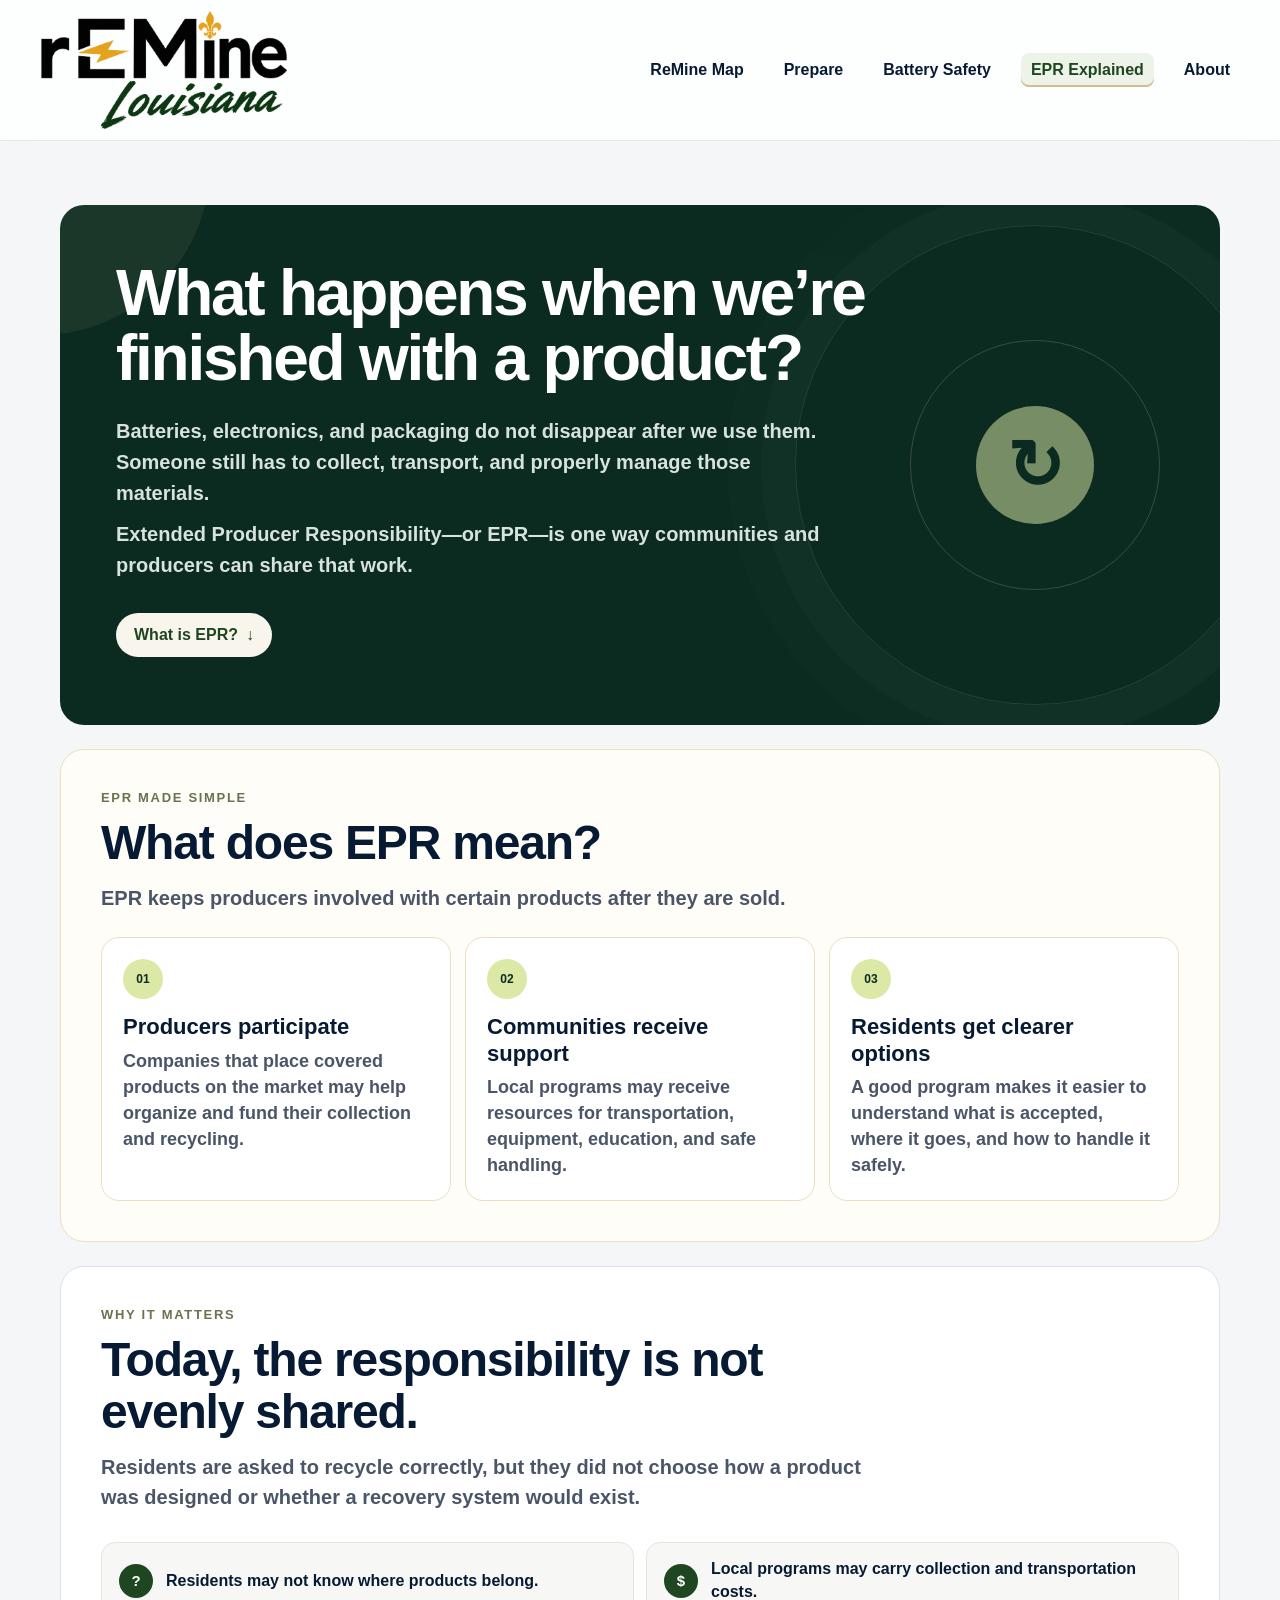
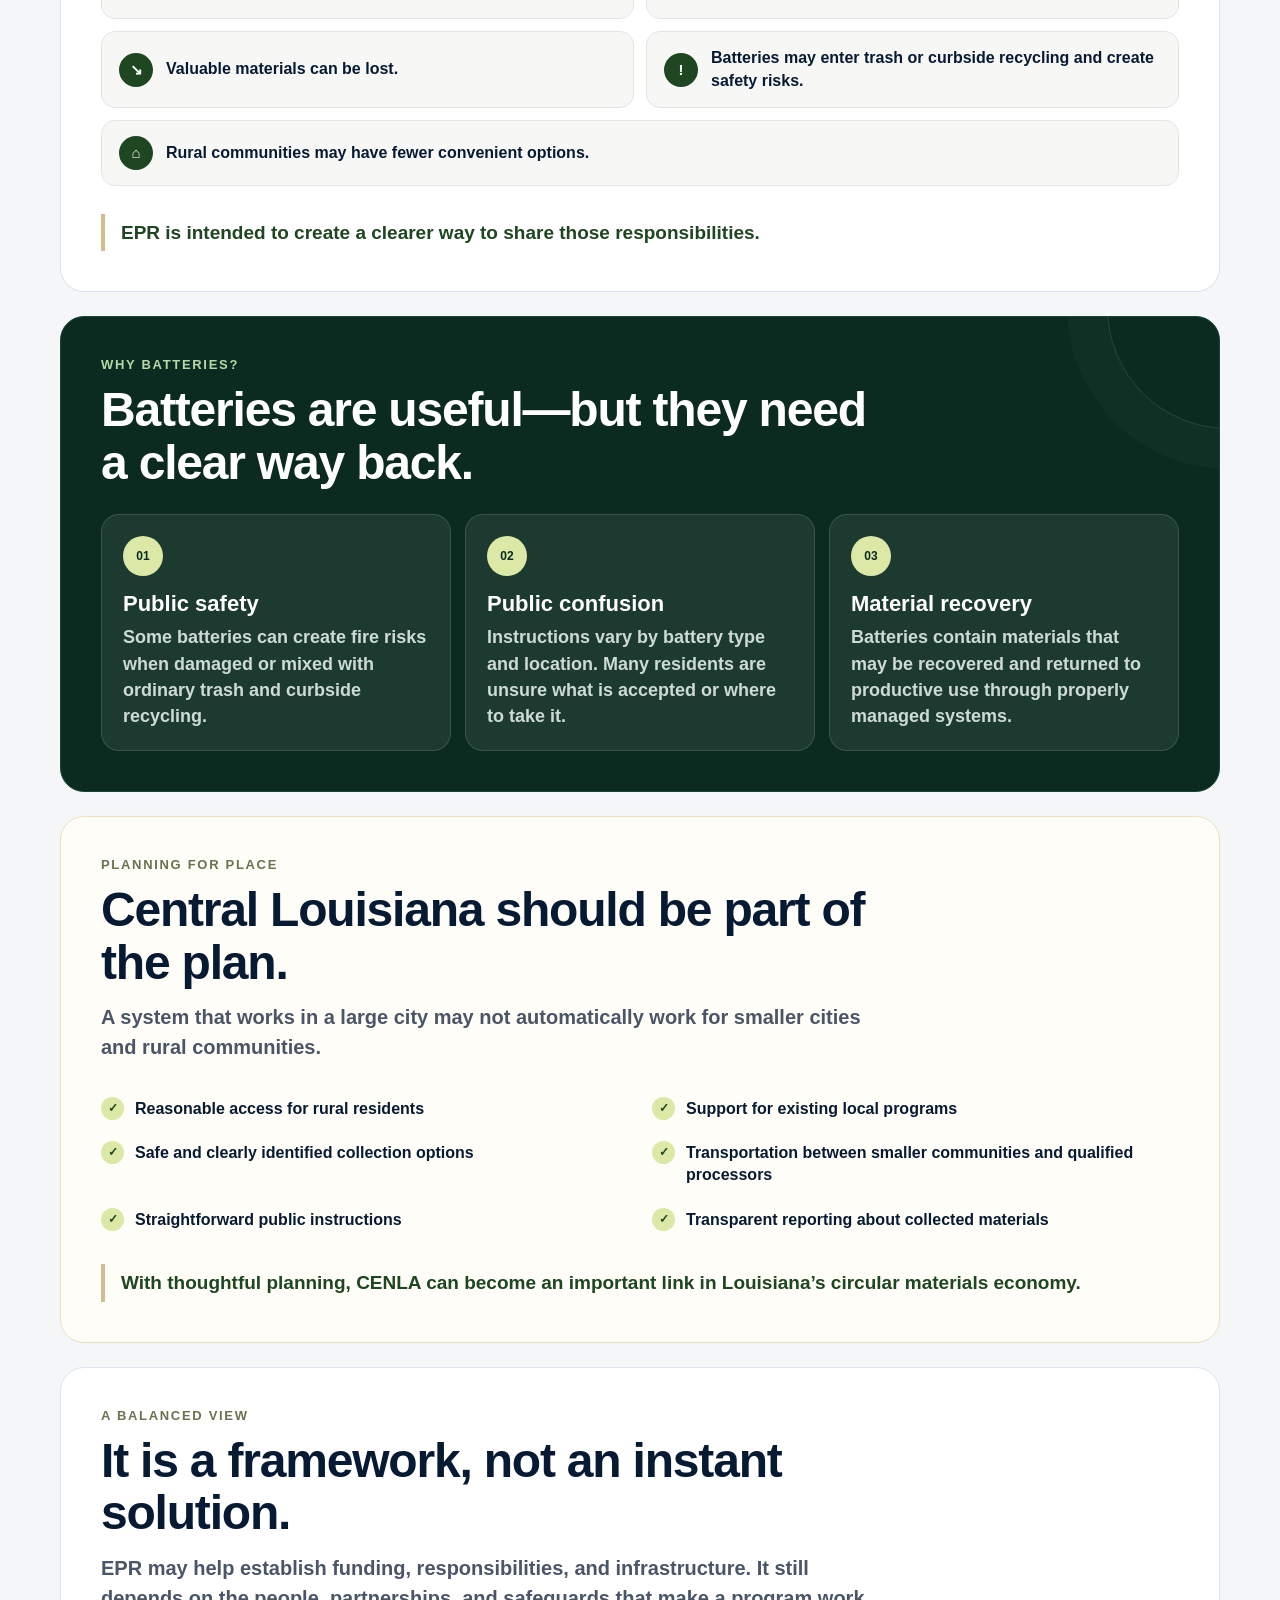
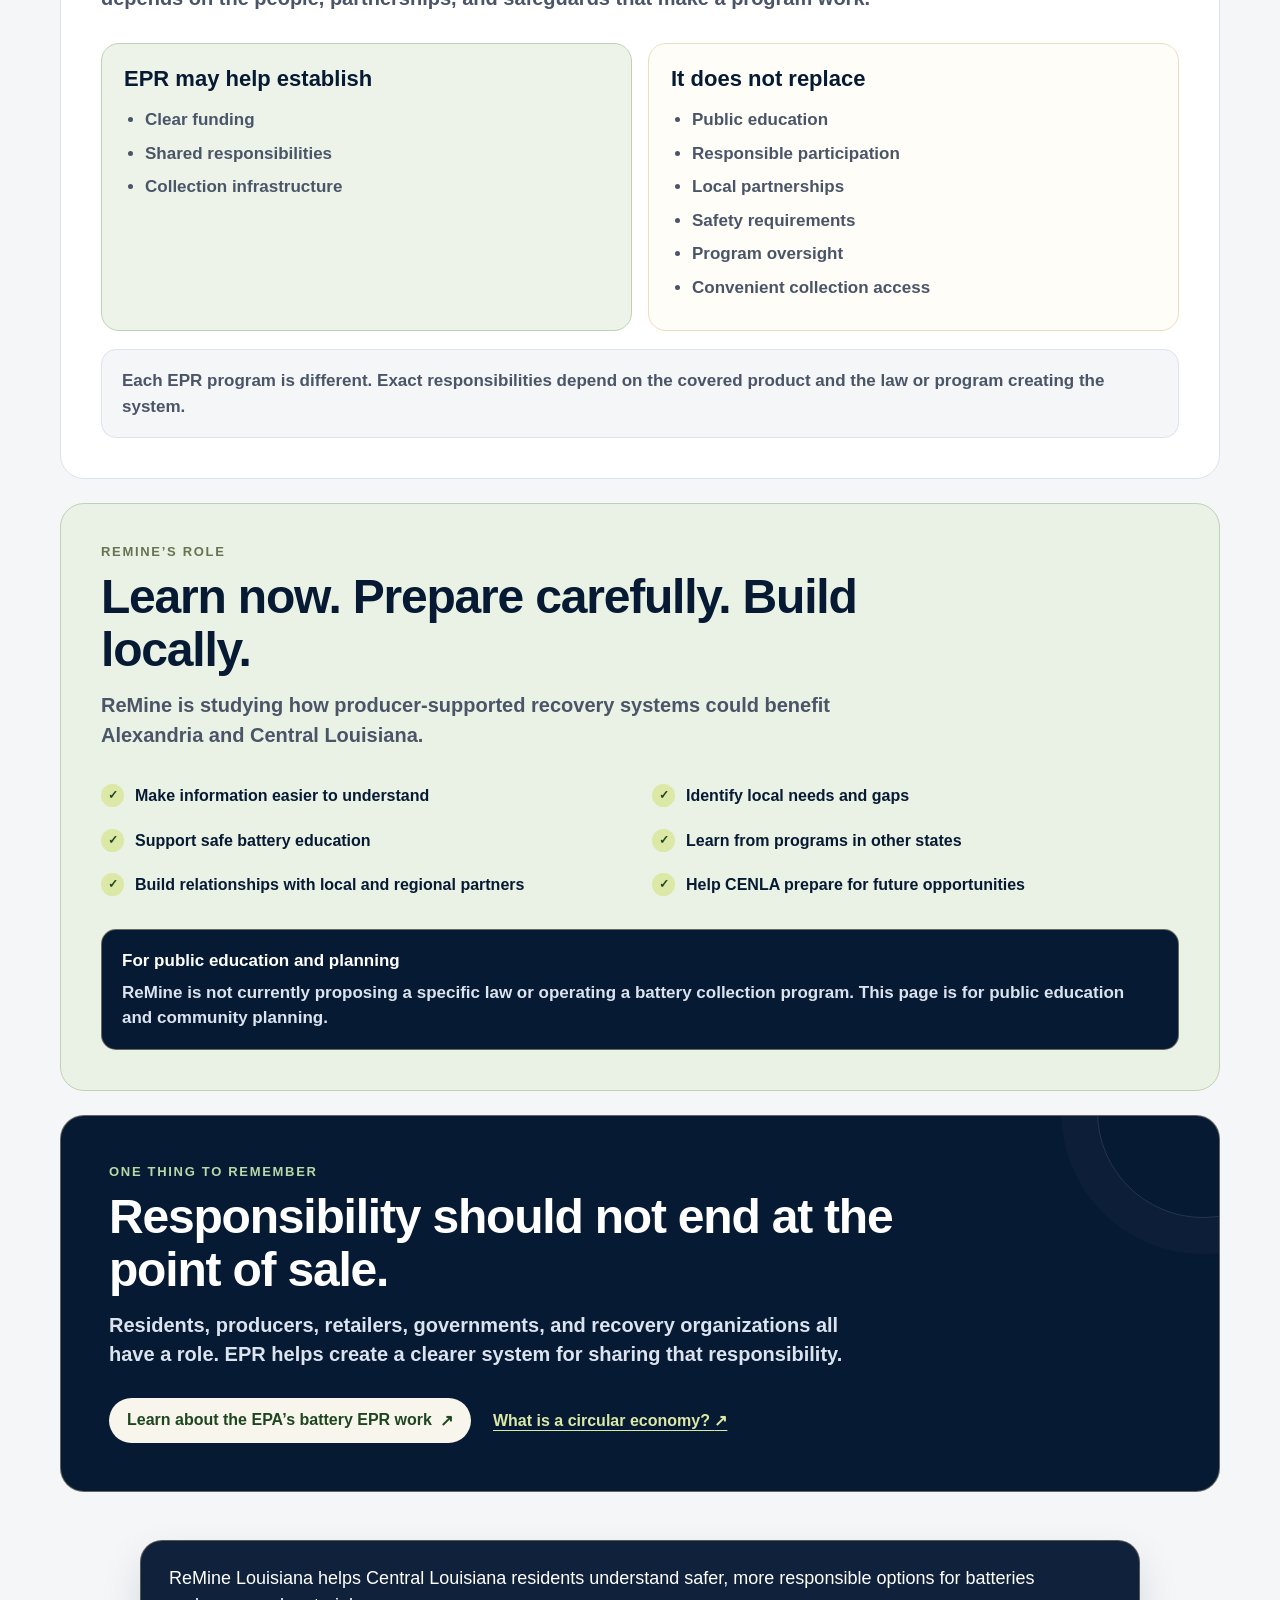
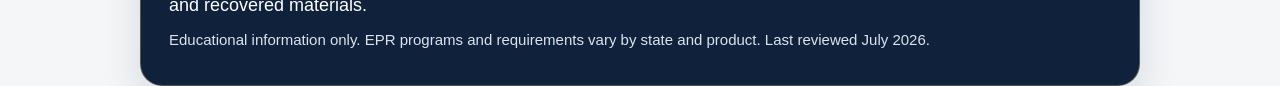
==== commit b8e001ab: "Bring hero rings closer" ====
--- a/epr.html
+++ b/epr.html
@@ -6,7 +6,7 @@
     <meta name="description" content="A plain-language introduction to Extended Producer Responsibility from ReMine Louisiana.">
     <title>EPR Explained | ReMine Louisiana</title>
     <link rel="icon" type="image/png" href="images/remine-logo.png">
-    <link rel="stylesheet" href="styles.css?v=20260721-4">
+    <link rel="stylesheet" href="styles.css?v=20260721-5">
   </head>
 
   <body class="epr-page">
@@ -29,7 +29,6 @@
     <main class="epr-main">
       <section class="epr-hero" aria-labelledby="epr-page-title">
         <div class="epr-hero-copy">
-          <p class="epr-eyebrow">The big picture</p>
           <h1 id="epr-page-title">What happens when we’re finished with a product?</h1>
           <p>Batteries, electronics, and packaging do not disappear after we use them. Someone still has to collect, transport, and properly manage those materials.</p>
           <p>Extended Producer Responsibility—or EPR—is one way communities and producers can share that work.</p>
--- a/styles.css
+++ b/styles.css
@@ -987,13 +987,13 @@
   display: flex;
   justify-content: center;
   max-width: none;
-  opacity: 0.66;
+  opacity: 0.52;
   pointer-events: none;
   position: absolute;
-  right: -95px;
+  right: -55px;
   top: 50%;
   transform: translateY(-50%);
-  width: 420px;
+  width: 480px;
   z-index: 0;
 }
 
@@ -1377,9 +1377,9 @@
   }
 
   .epr-hero-mark {
-    opacity: 0.48;
-    right: -130px;
-    width: 340px;
+    opacity: 0.38;
+    right: -90px;
+    width: 380px;
   }
 
   .epr-card-grid {
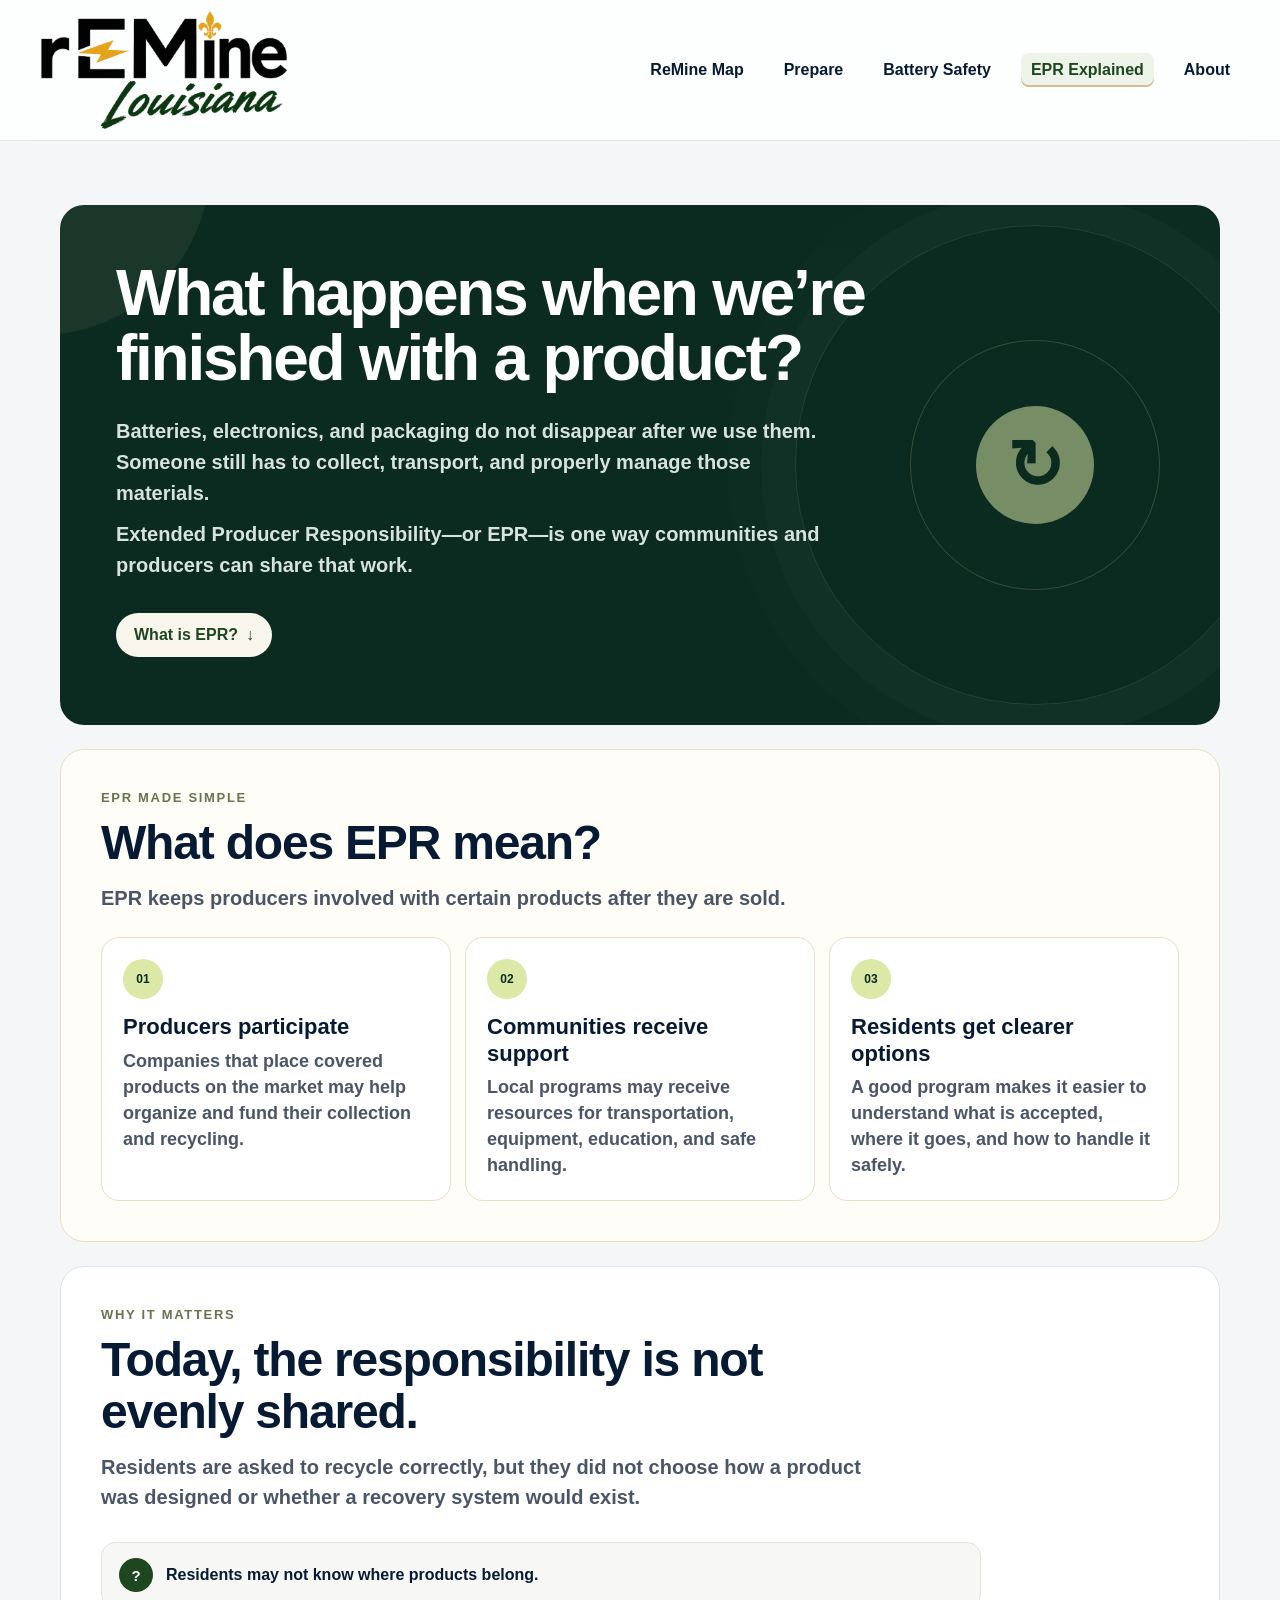
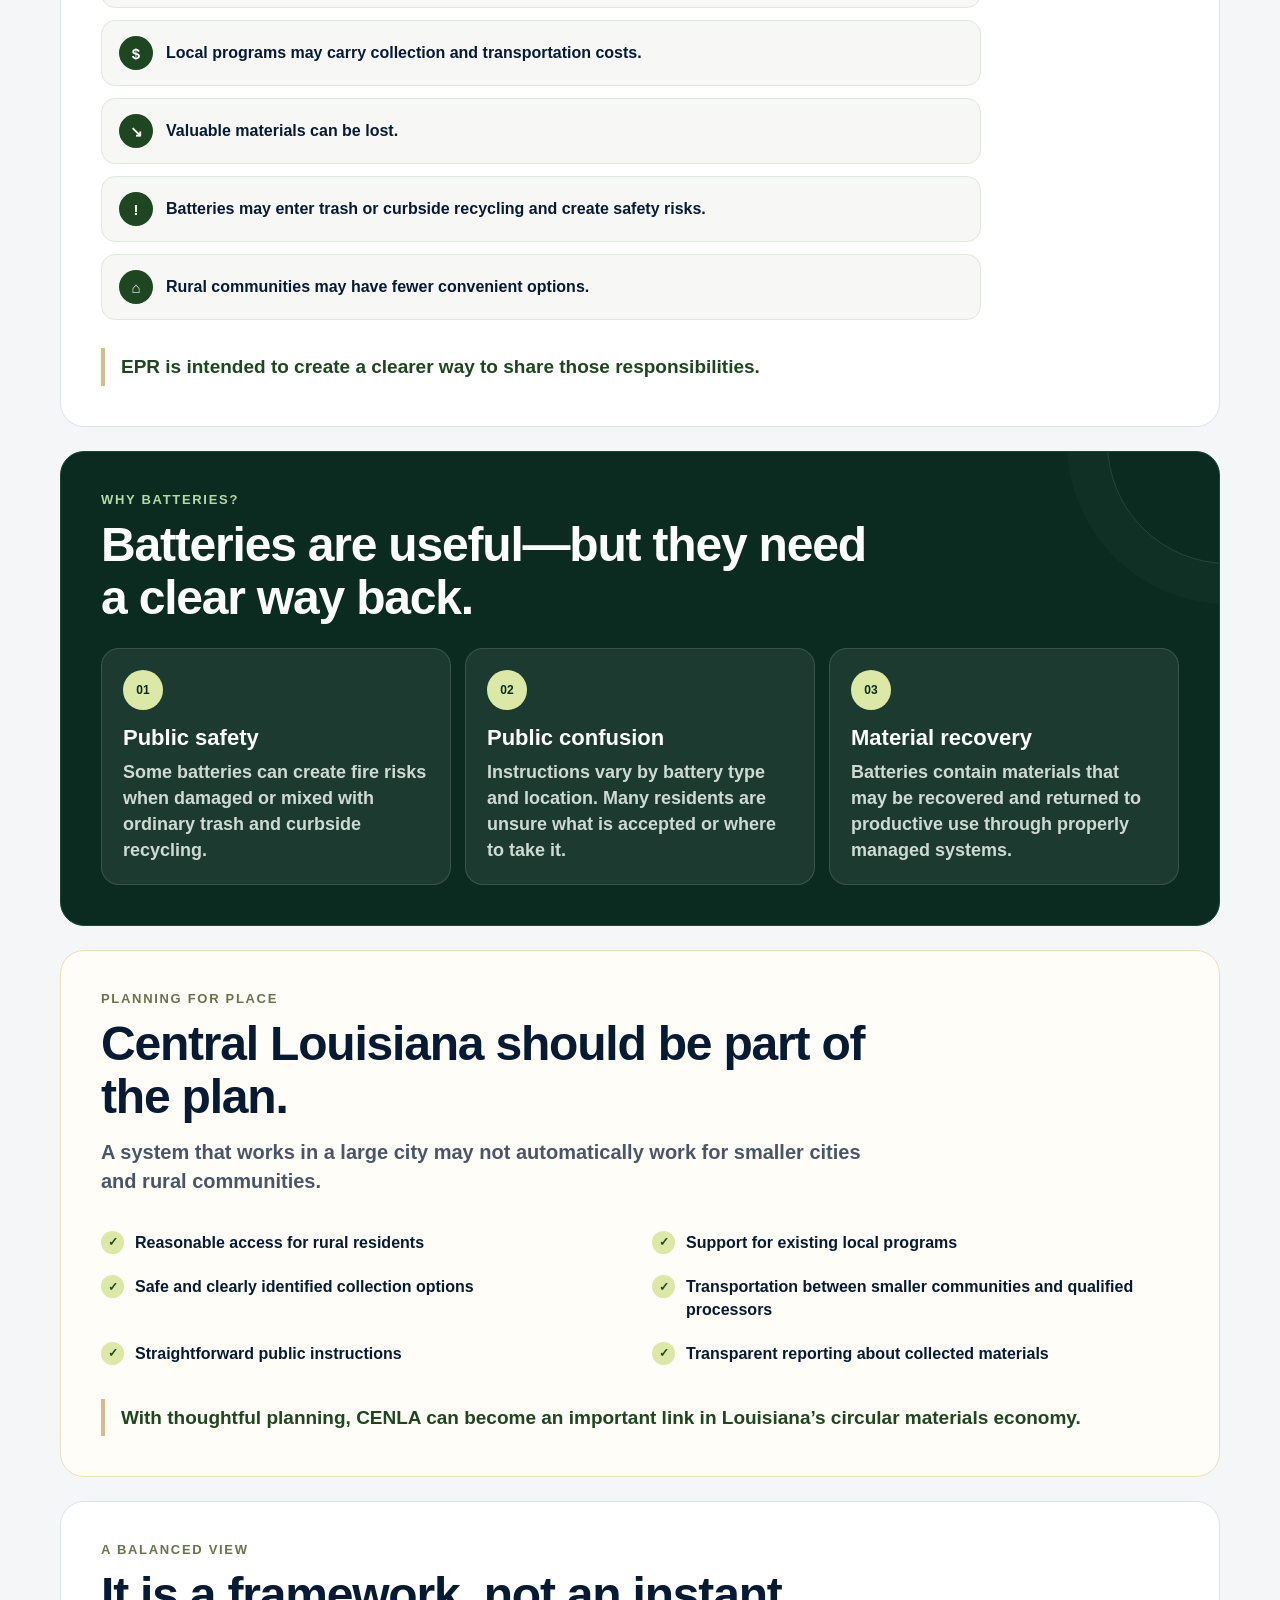
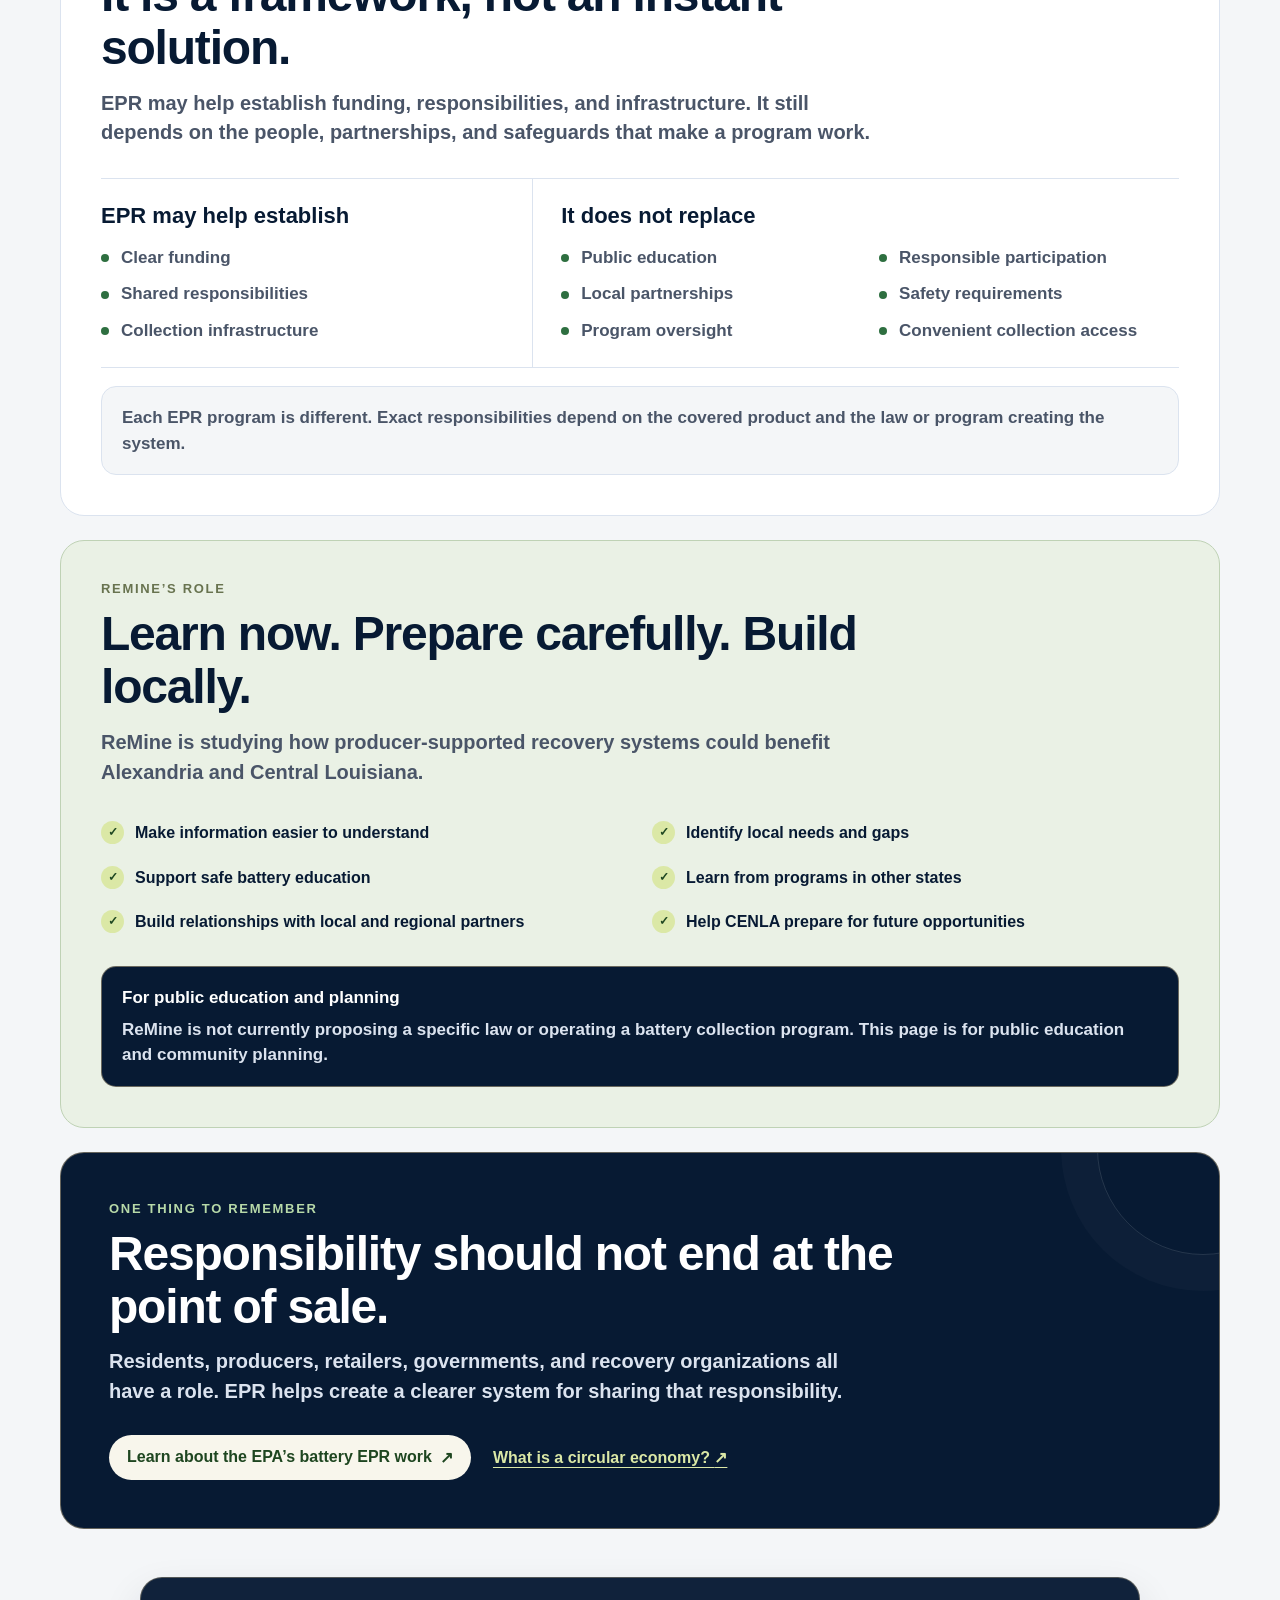
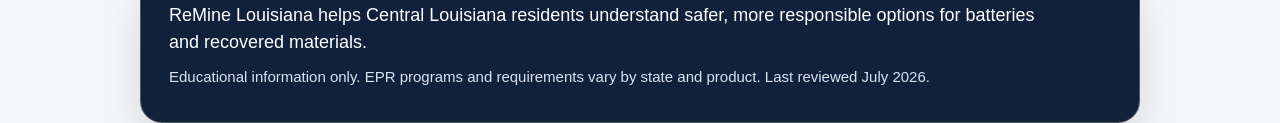
==== commit 9ebbeb78: "Refine EPR framework layout" ====
--- a/epr.html
+++ b/epr.html
@@ -6,7 +6,7 @@
     <meta name="description" content="A plain-language introduction to Extended Producer Responsibility from ReMine Louisiana.">
     <title>EPR Explained | ReMine Louisiana</title>
     <link rel="icon" type="image/png" href="images/remine-logo.png">
-    <link rel="stylesheet" href="styles.css?v=20260721-5">
+    <link rel="stylesheet" href="styles.css?v=20260721-8">
   </head>
 
   <body class="epr-page">
@@ -32,12 +32,12 @@
           <h1 id="epr-page-title">What happens when we’re finished with a product?</h1>
           <p>Batteries, electronics, and packaging do not disappear after we use them. Someone still has to collect, transport, and properly manage those materials.</p>
           <p>Extended Producer Responsibility—or EPR—is one way communities and producers can share that work.</p>
-          <a class="epr-button epr-button-light" href="#what-is-epr">What is EPR? <span aria-hidden="true">&#8595;</span></a>
+          <a class="epr-button epr-button-light" href="#what-is-epr">What is EPR? <span class="epr-text-glyph" aria-hidden="true">&#8595;&#65038;</span></a>
         </div>
         <div class="epr-hero-mark" aria-hidden="true">
           <span class="epr-orbit epr-orbit-one"></span>
           <span class="epr-orbit epr-orbit-two"></span>
-          <span class="epr-loop-symbol">↻</span>
+          <span class="epr-loop-symbol epr-text-glyph">&#8635;&#65038;</span>
         </div>
       </section>
 
@@ -77,9 +77,9 @@
         <ul class="epr-item-grid" aria-label="Current challenges">
           <li><span aria-hidden="true">?</span>Residents may not know where products belong.</li>
           <li><span aria-hidden="true">$</span>Local programs may carry collection and transportation costs.</li>
-          <li><span aria-hidden="true">↘</span>Valuable materials can be lost.</li>
+          <li><span class="epr-text-glyph" aria-hidden="true">&#8600;&#65038;</span>Valuable materials can be lost.</li>
           <li><span aria-hidden="true">!</span>Batteries may enter trash or curbside recycling and create safety risks.</li>
-          <li><span aria-hidden="true">⌂</span>Rural communities may have fewer convenient options.</li>
+          <li><span class="epr-text-glyph" aria-hidden="true">&#8962;&#65038;</span>Rural communities may have fewer convenient options.</li>
         </ul>
 
         <p class="epr-closing-line">EPR is intended to create a clearer way to share those responsibilities.</p>
@@ -136,18 +136,18 @@
           <p>EPR may help establish funding, responsibilities, and infrastructure. It still depends on the people, partnerships, and safeguards that make a program work.</p>
         </div>
 
-        <div class="epr-balance-grid">
-          <div class="epr-balance-card epr-balance-help">
-            <h3>EPR may help establish</h3>
-            <ul>
+        <div class="epr-framework-groups">
+          <section class="epr-framework-group" aria-labelledby="framework-establish-title">
+            <h3 id="framework-establish-title">EPR may help establish</h3>
+            <ul class="epr-framework-list">
               <li>Clear funding</li>
               <li>Shared responsibilities</li>
               <li>Collection infrastructure</li>
             </ul>
-          </div>
-          <div class="epr-balance-card">
-            <h3>It does not replace</h3>
-            <ul>
+          </section>
+          <section class="epr-framework-group" aria-labelledby="framework-not-replace-title">
+            <h3 id="framework-not-replace-title">It does not replace</h3>
+            <ul class="epr-framework-list epr-framework-list-wide">
               <li>Public education</li>
               <li>Responsible participation</li>
               <li>Local partnerships</li>
@@ -155,7 +155,7 @@
               <li>Program oversight</li>
               <li>Convenient collection access</li>
             </ul>
-          </div>
+          </section>
         </div>
 
         <p class="epr-context-note">Each EPR program is different. Exact responsibilities depend on the covered product and the law or program creating the system.</p>
@@ -188,8 +188,8 @@
         <h2 id="remember-title">Responsibility should not end at the point of sale.</h2>
         <p>Residents, producers, retailers, governments, and recovery organizations all have a role. EPR helps create a clearer system for sharing that responsibility.</p>
         <div class="epr-source-links">
-          <a class="epr-button epr-button-light" href="https://www.epa.gov/electronics-batteries-management/extended-battery-producer-responsibility-epr-framework" target="_blank" rel="noopener noreferrer">Learn about the EPA’s battery EPR work <span aria-hidden="true">&#8599;</span></a>
-          <a class="epr-text-link" href="https://www.epa.gov/circulareconomy/what-circular-economy" target="_blank" rel="noopener noreferrer">What is a circular economy? <span aria-hidden="true">&#8599;</span></a>
+          <a class="epr-button epr-button-light" href="https://www.epa.gov/electronics-batteries-management/extended-battery-producer-responsibility-epr-framework" target="_blank" rel="noopener noreferrer">Learn about the EPA’s battery EPR work <span class="epr-text-glyph" aria-hidden="true">&#8599;&#65038;</span></a>
+          <a class="epr-text-link" href="https://www.epa.gov/circulareconomy/what-circular-economy" target="_blank" rel="noopener noreferrer">What is a circular economy? <span class="epr-text-glyph" aria-hidden="true">&#8599;&#65038;</span></a>
         </div>
       </section>
     </main>
--- a/styles.css
+++ b/styles.css
@@ -601,6 +601,8 @@
 }
 .notice {
   margin-top: 24px;
+  box-sizing: border-box;
+  max-width: 982px;
   background: #f7f6f1;
   border: 1px solid #d3bc8d;
   color: #1f2933;
@@ -1028,6 +1030,11 @@
   width: 118px;
 }
 
+.epr-text-glyph {
+  font-family: Arial, Helvetica, sans-serif;
+  font-variant-emoji: text;
+}
+
 .epr-section {
   border: 1px solid #dbe3ef;
   padding: 40px;
@@ -1162,7 +1169,8 @@
 .epr-item-grid {
   display: grid;
   gap: 12px;
-  grid-template-columns: repeat(2, minmax(0, 1fr));
+  grid-template-columns: 1fr;
+  max-width: 880px;
 }
 
 .epr-item-grid li {
@@ -1176,10 +1184,6 @@
   gap: 13px;
   line-height: 1.4;
   padding: 15px 17px;
-}
-
-.epr-item-grid li:last-child {
-  grid-column: 1 / -1;
 }
 
 .epr-item-grid li span {
@@ -1223,8 +1227,10 @@
   background: #dbe8a6;
   border-radius: 50%;
   color: #1e4620;
-  content: "✓";
-  display: flex;
+  content: "\2713\FE0E";
+  display: flex;
+  font-family: Arial, Helvetica, sans-serif;
+  font-variant-emoji: text;
   font-size: 12px;
   font-weight: 900;
   height: 23px;
@@ -1235,42 +1241,61 @@
   width: 23px;
 }
 
-.epr-balance-grid {
+.epr-framework-groups {
+  border-bottom: 1px solid #dbe3ef;
+  border-top: 1px solid #dbe3ef;
   display: grid;
-  gap: 16px;
-  grid-template-columns: repeat(2, minmax(0, 1fr));
+  grid-template-columns: minmax(0, 0.8fr) minmax(0, 1.2fr);
   margin-top: 30px;
 }
 
-.epr-balance-card {
-  background: #fffdf7;
-  border: 1px solid #eadfbe;
-  border-radius: 18px;
-  padding: 22px;
-}
-
-.epr-balance-help {
-  background: #edf3e8;
-  border-color: #bfd2b5;
-}
-
-.epr-balance-card h3 {
+.epr-framework-group {
+  padding: 24px 28px 24px 0;
+}
+
+.epr-framework-group + .epr-framework-group {
+  border-left: 1px solid #dbe3ef;
+  padding-left: 28px;
+  padding-right: 0;
+}
+
+.epr-framework-group h3 {
   color: #071a33;
   font-size: 22px;
-  margin: 0 0 15px;
-}
-
-.epr-balance-card ul {
+  margin: 0 0 16px;
+}
+
+.epr-framework-list {
   color: #4a5568;
+  display: grid;
   font-size: 17px;
   font-weight: 600;
+  gap: 11px 18px;
+  grid-template-columns: 1fr;
   line-height: 1.5;
   margin: 0;
-  padding-left: 21px;
-}
-
-.epr-balance-card li {
-  margin-bottom: 8px;
+  padding: 0;
+  list-style: none;
+}
+
+.epr-framework-list-wide {
+  grid-template-columns: repeat(2, minmax(0, 1fr));
+}
+
+.epr-framework-list li {
+  padding-left: 20px;
+  position: relative;
+}
+
+.epr-framework-list li::before {
+  background: #2e6f40;
+  border-radius: 50%;
+  content: "";
+  height: 8px;
+  left: 0;
+  position: absolute;
+  top: 0.55em;
+  width: 8px;
 }
 
 .epr-context-note,
@@ -1398,14 +1423,24 @@
     display: none;
   }
 
-  .epr-item-grid,
   .epr-check-list,
-  .epr-balance-grid {
+  .epr-framework-groups {
     grid-template-columns: 1fr;
   }
 
-  .epr-item-grid li:last-child {
-    grid-column: auto;
+  .epr-framework-group {
+    padding: 22px 0;
+  }
+
+  .epr-framework-group + .epr-framework-group {
+    border-left: 0;
+    border-top: 1px solid #dbe3ef;
+    padding-left: 0;
+    padding-right: 0;
+  }
+
+  .epr-framework-list-wide {
+    grid-template-columns: 1fr;
   }
 }
 
@@ -1460,13 +1495,12 @@
     font-size: 33px;
   }
 
-  .epr-number-card,
-  .epr-balance-card {
+  .epr-number-card {
     padding: 18px;
   }
 
   .epr-number-card p,
-  .epr-balance-card ul,
+  .epr-framework-list,
   .epr-context-note,
   .epr-info-note {
     font-size: 17px;
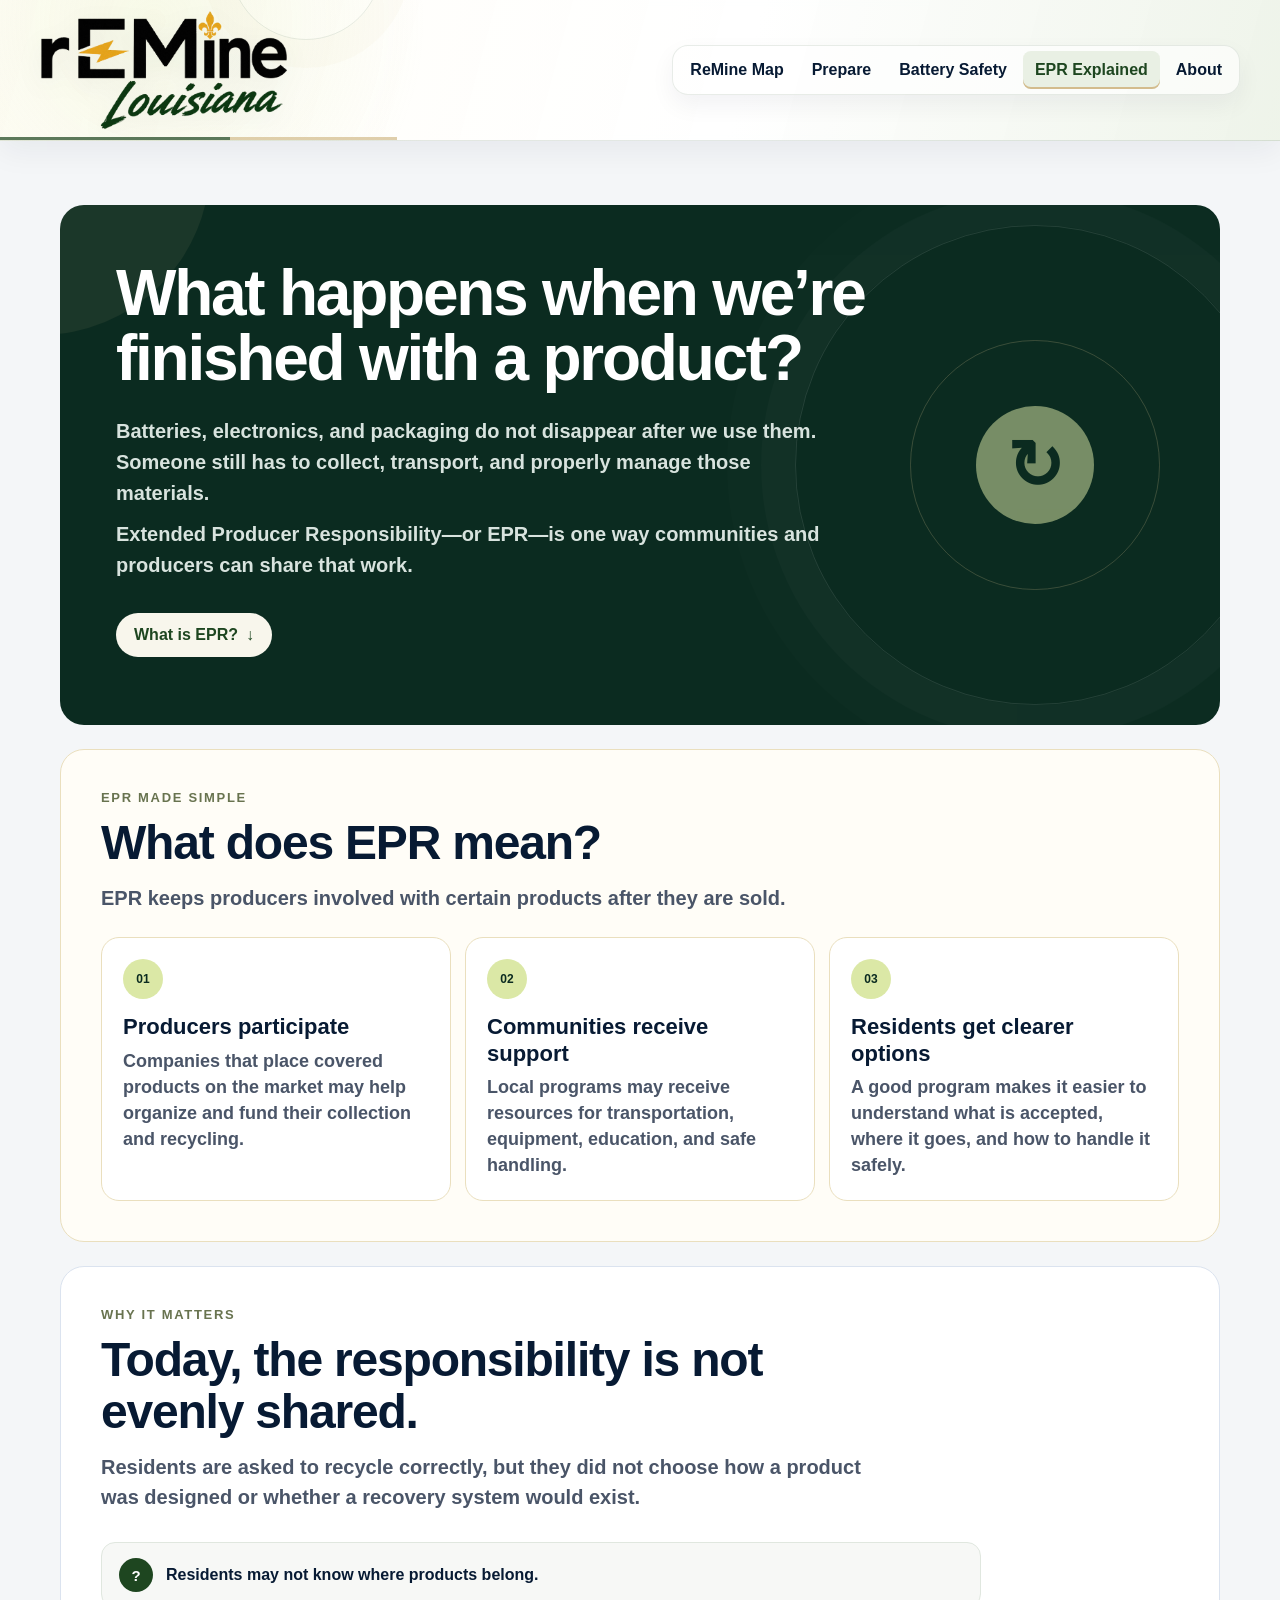
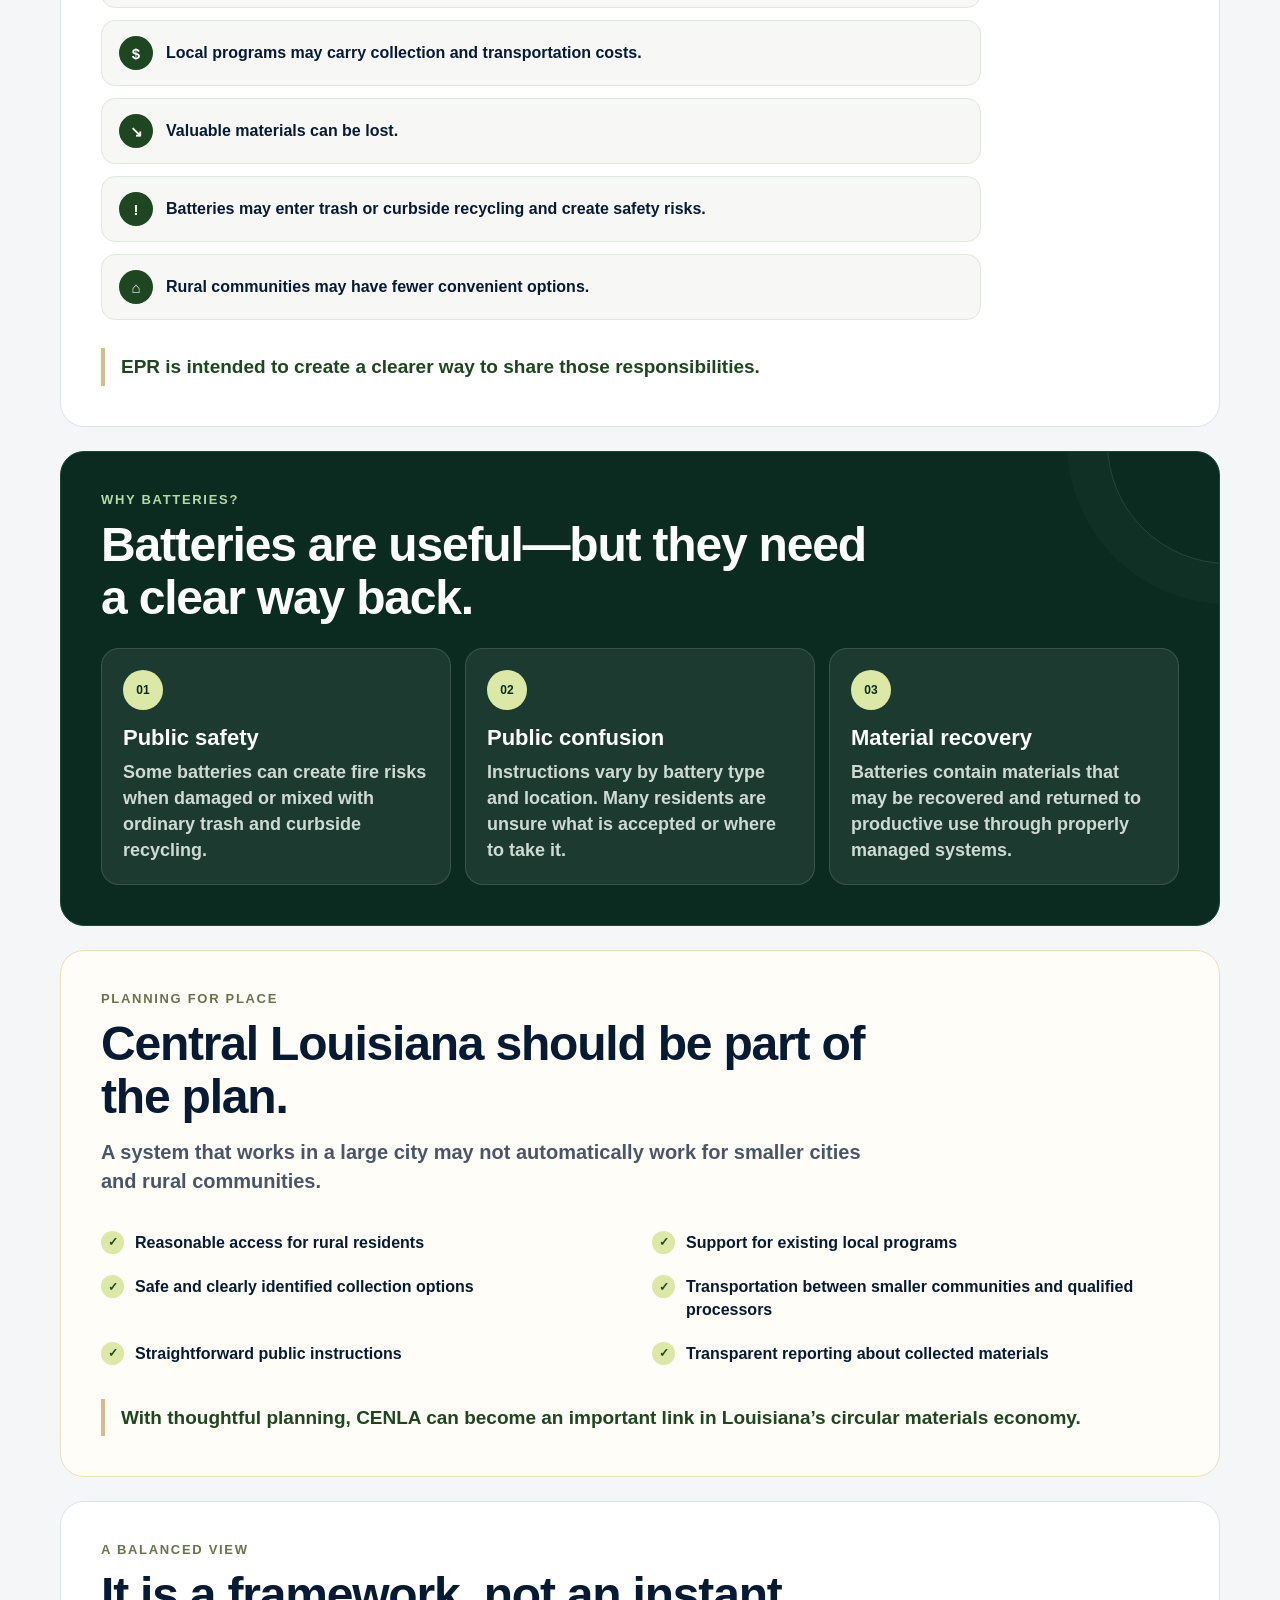
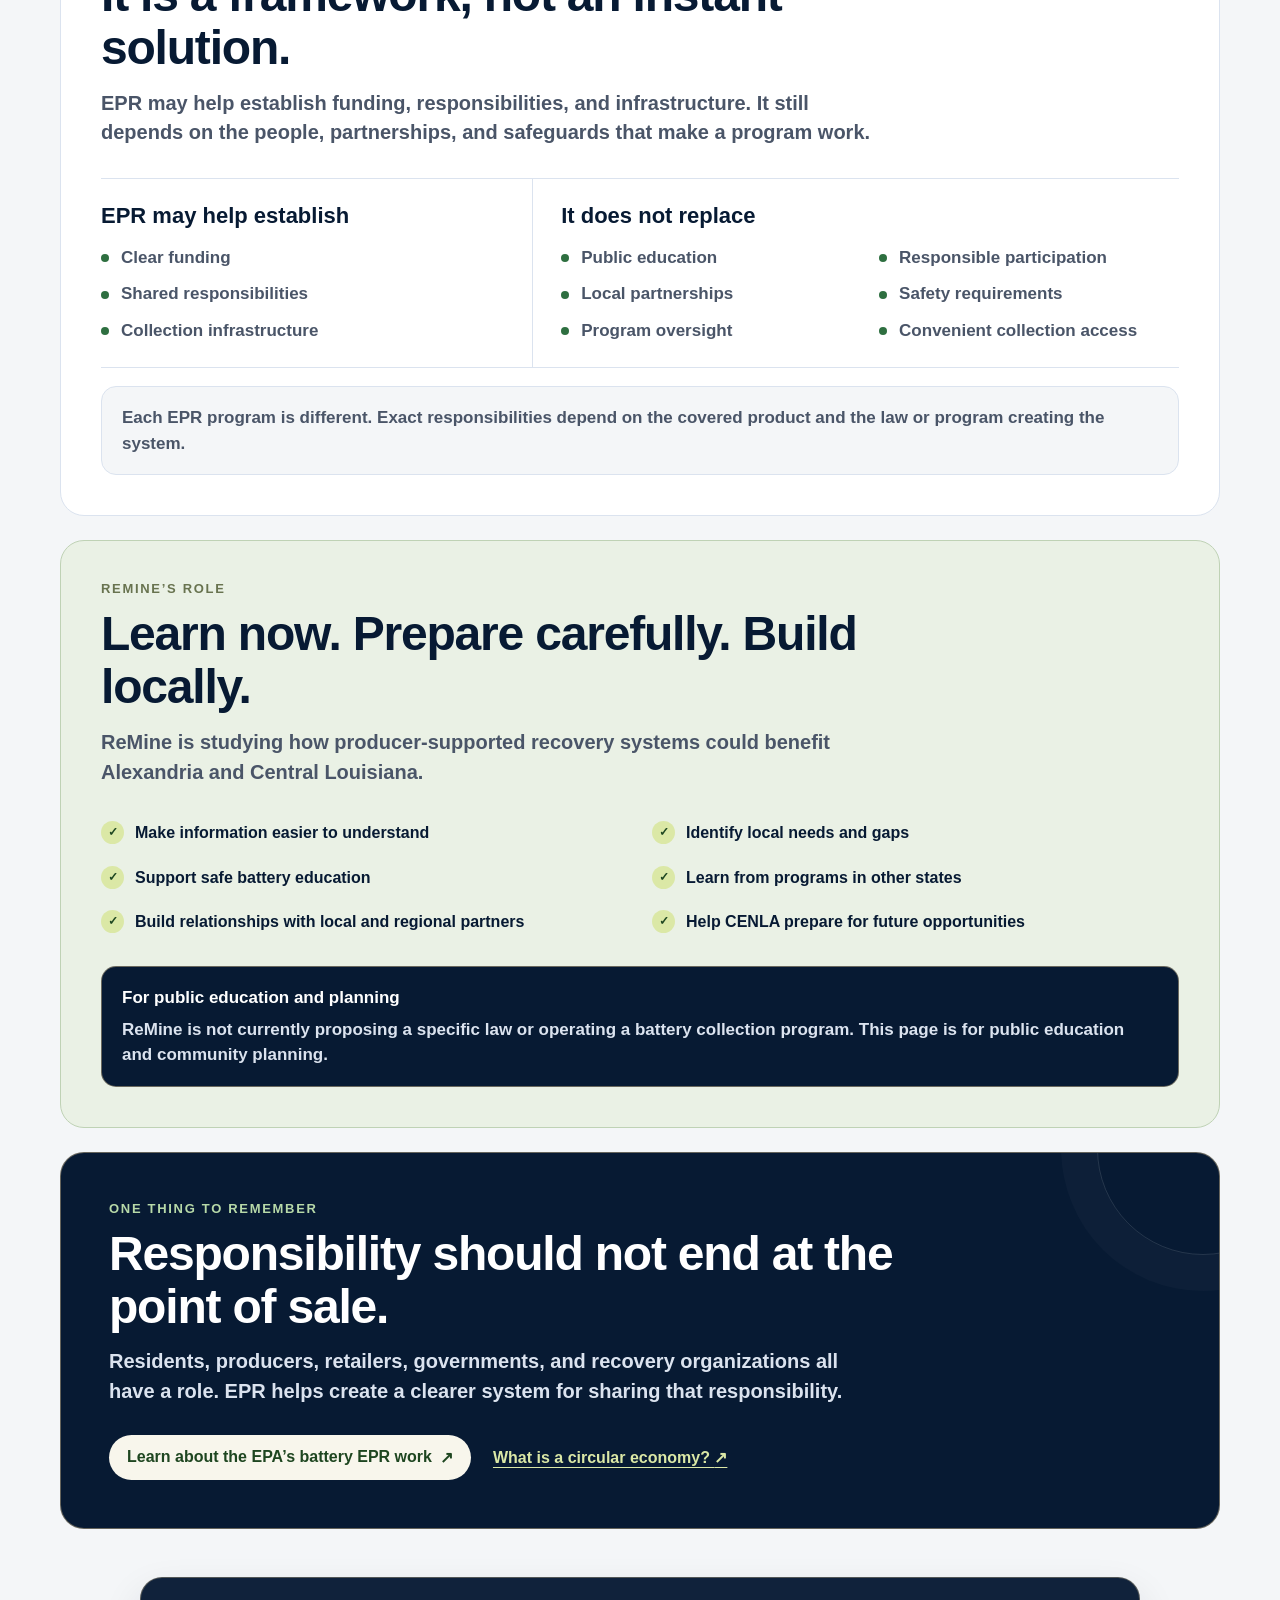
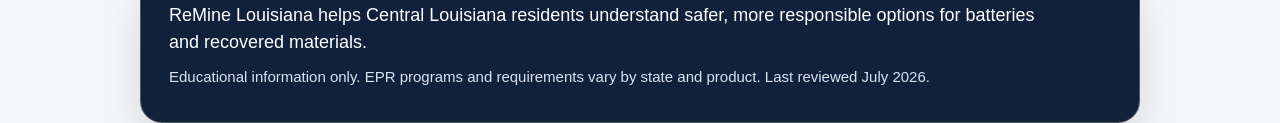
==== commit c8713dc1: "Refine ReMine Map homepage design" ====
--- a/epr.html
+++ b/epr.html
@@ -6,7 +6,7 @@
     <meta name="description" content="A plain-language introduction to Extended Producer Responsibility from ReMine Louisiana.">
     <title>EPR Explained | ReMine Louisiana</title>
     <link rel="icon" type="image/png" href="images/remine-logo.png">
-    <link rel="stylesheet" href="styles.css?v=20260721-8">
+    <link rel="stylesheet" href="styles.css?v=20260721-9">
   </head>
 
   <body class="epr-page">
--- a/styles.css
+++ b/styles.css
@@ -1521,3 +1521,372 @@
     padding: 10px 2px;
   }
 }
+
+
+/* Shared header refinement */
+header {
+  background:
+    radial-gradient(circle at 12% 15%, rgba(219, 232, 166, 0.22), transparent 24%),
+    linear-gradient(105deg, rgba(255, 253, 247, 0.96), rgba(255, 255, 255, 0.92) 58%, rgba(237, 243, 232, 0.94));
+  box-shadow: 0 10px 30px rgba(7, 26, 51, 0.06);
+  isolation: isolate;
+  overflow: hidden;
+}
+
+header::before {
+  border: 1px solid rgba(30, 70, 32, 0.1);
+  border-radius: 50%;
+  box-shadow: 0 0 0 28px rgba(211, 188, 141, 0.05);
+  content: "";
+  height: 150px;
+  left: 18%;
+  pointer-events: none;
+  position: absolute;
+  top: -112px;
+  width: 150px;
+  z-index: 0;
+}
+
+header::after {
+  background: linear-gradient(90deg, #1e4620 0 18%, #d3bc8d 18% 31%, transparent 31% 100%);
+  bottom: 0;
+  content: "";
+  height: 3px;
+  left: 0;
+  opacity: 0.72;
+  pointer-events: none;
+  position: absolute;
+  right: 0;
+  z-index: 0;
+}
+
+.logo,
+.site-nav {
+  position: relative;
+  z-index: 1;
+}
+
+.logo img {
+  filter: drop-shadow(0 7px 12px rgba(7, 26, 51, 0.05));
+}
+
+.site-nav {
+  align-items: center;
+  background: rgba(255, 255, 255, 0.66);
+  border: 1px solid rgba(30, 70, 32, 0.1);
+  border-radius: 16px;
+  box-shadow: 0 10px 25px rgba(7, 26, 51, 0.055);
+  gap: 4px;
+  padding: 5px;
+}
+
+.site-nav a {
+  padding: 10px 12px;
+  transition: background 0.2s ease, color 0.2s ease, transform 0.2s ease;
+}
+
+.site-nav a:hover {
+  background: #f3f6ef;
+  color: #1e4620;
+  transform: translateY(-1px);
+}
+
+.site-nav a.nav-active {
+  background: #e9f0e4;
+  box-shadow: inset 0 -2px 0 #d3bc8d;
+}
+
+.epr-page .epr-section {
+  scroll-margin-top: 160px;
+}
+
+header.scrolled {
+  background:
+    radial-gradient(circle at 12% 15%, rgba(219, 232, 166, 0.2), transparent 24%),
+    rgba(255, 255, 255, 0.88);
+}
+
+/* ReMine Map homepage refinement */
+.map-page .hero {
+  background: linear-gradient(135deg, #fffefa 0%, #f7f8f3 72%, #edf3e8 100%);
+  border-color: #d5dfcf;
+  box-sizing: border-box;
+  max-width: 982px;
+  overflow: hidden;
+  padding: 46px;
+  position: relative;
+}
+
+.map-page .hero::after {
+  border: 1px solid rgba(30, 70, 32, 0.12);
+  border-radius: 50%;
+  box-shadow: 0 0 0 34px rgba(30, 70, 32, 0.035), 0 0 0 68px rgba(211, 188, 141, 0.035);
+  content: "";
+  height: 240px;
+  pointer-events: none;
+  position: absolute;
+  right: -145px;
+  top: -120px;
+  width: 240px;
+}
+
+.map-page .hero > * {
+  position: relative;
+  z-index: 1;
+}
+
+.homepage-eyebrow {
+  color: #68734f;
+  font-size: 13px !important;
+  font-weight: 800 !important;
+  letter-spacing: 0.13em;
+  margin: 0 0 12px !important;
+  text-transform: uppercase;
+}
+
+.homepage-eyebrow-light {
+  color: #b7d9a8;
+}
+
+.map-page .hero h1 {
+  font-size: clamp(42px, 4.6vw, 58px);
+  letter-spacing: -0.035em;
+  max-width: 760px;
+}
+
+.map-page .hero > p:not(.homepage-eyebrow) {
+  font-weight: 600;
+  margin-bottom: 0;
+}
+
+.hero-actions {
+  display: flex;
+  flex-wrap: wrap;
+  gap: 12px;
+  margin-top: 26px;
+}
+
+.hero-actions .button {
+  margin: 0;
+}
+
+.hero-actions .secondary-button {
+  margin-left: 0;
+}
+
+.map-page .notice {
+  border-left: 4px solid #d3bc8d;
+  box-shadow: 0 10px 24px rgba(7, 26, 51, 0.035);
+  padding-left: 20px;
+}
+
+.safety-section {
+  background: #0b2b20;
+  border: 1px solid #1b4636;
+  border-radius: 24px;
+  box-sizing: border-box;
+  color: white;
+  overflow: hidden;
+  padding: 40px;
+  position: relative;
+}
+
+.safety-section::after {
+  border: 1px solid rgba(255, 255, 255, 0.12);
+  border-radius: 50%;
+  box-shadow: 0 0 0 40px rgba(255, 255, 255, 0.025);
+  content: "";
+  height: 250px;
+  pointer-events: none;
+  position: absolute;
+  right: -130px;
+  top: -135px;
+  width: 250px;
+}
+
+.safety-heading {
+  max-width: 760px;
+  position: relative;
+  z-index: 1;
+}
+
+.safety-heading h2,
+.about-copy h2 {
+  font-size: clamp(34px, 4vw, 46px);
+  letter-spacing: -0.025em;
+  line-height: 1.1;
+  margin: 0 0 12px;
+}
+
+.safety-heading h2 {
+  color: white;
+}
+
+.safety-heading > p:last-child {
+  color: #cedbd5;
+  font-size: 19px;
+  font-weight: 600;
+  line-height: 1.5;
+  margin: 0;
+}
+
+.safety-grid {
+  display: grid;
+  gap: 14px;
+  grid-template-columns: repeat(3, minmax(0, 1fr));
+  margin-top: 26px;
+  position: relative;
+  z-index: 1;
+}
+
+.safety-card {
+  background: rgba(255, 255, 255, 0.075);
+  border: 1px solid rgba(255, 255, 255, 0.13);
+  border-radius: 18px;
+  padding: 22px;
+}
+
+.safety-number {
+  align-items: center;
+  background: #dbe8a6;
+  border-radius: 50%;
+  color: #0b2b20;
+  display: flex;
+  font-size: 12px;
+  font-weight: 800;
+  height: 40px;
+  justify-content: center;
+  width: 40px;
+}
+
+.safety-card h3 {
+  color: white;
+  font-size: 21px;
+  line-height: 1.2;
+  margin: 16px 0 8px;
+}
+
+.safety-card p {
+  color: #cedbd5;
+  font-size: 17px;
+  font-weight: 600;
+  line-height: 1.5;
+  margin: 0;
+}
+
+.about-section {
+  align-items: start;
+  background: #fffdf7;
+  border: 1px solid #eadfbe;
+  border-radius: 24px;
+  box-sizing: border-box;
+  display: grid;
+  gap: 32px;
+  grid-template-columns: minmax(0, 1.35fr) minmax(280px, 0.85fr);
+  padding: 40px;
+}
+
+.about-copy h2 {
+  color: #071a33;
+}
+
+.about-copy > p:last-child {
+  color: #4a5568;
+  font-size: 18px;
+  font-weight: 600;
+  line-height: 1.55;
+  margin: 0;
+}
+
+.about-note {
+  background: #eaf1e5;
+  border: 1px solid #bfd2b5;
+  border-left: 4px solid #2e6f40;
+  border-radius: 16px;
+  color: #071a33;
+  padding: 21px;
+}
+
+.about-note strong {
+  display: block;
+  font-size: 18px;
+  margin-bottom: 8px;
+}
+
+.about-note p {
+  color: #4a5568;
+  font-size: 16px;
+  font-weight: 600;
+  line-height: 1.5;
+  margin: 0;
+}
+
+@media (max-width: 900px) {
+  .safety-grid,
+  .about-section {
+    grid-template-columns: 1fr;
+  }
+
+  .about-section {
+    gap: 24px;
+  }
+}
+
+@media (max-width: 600px) {
+  .section,
+  .epr-section {
+    scroll-margin-top: 180px;
+  }
+
+  .epr-page .epr-section {
+    scroll-margin-top: 240px;
+  }
+
+  header {
+    padding: 14px 18px;
+  }
+
+  .site-nav {
+    background: rgba(255, 255, 255, 0.72);
+    border-radius: 14px;
+    gap: 4px;
+    justify-content: center;
+    padding: 5px;
+  }
+
+  .site-nav a {
+    font-size: 14px;
+    padding: 8px 9px;
+  }
+
+  .map-page .hero {
+    padding: 30px 24px;
+  }
+
+  .map-page .hero h1 {
+    font-size: 38px;
+  }
+
+  .hero-actions {
+    align-items: stretch;
+    flex-direction: column;
+  }
+
+  .safety-section,
+  .about-section {
+    padding: 28px 22px;
+  }
+
+  .safety-grid {
+    grid-template-columns: 1fr;
+  }
+
+  .safety-card {
+    padding: 20px;
+  }
+
+  .safety-card p,
+  .about-copy > p:last-child {
+    font-size: 17px;
+  }
+}
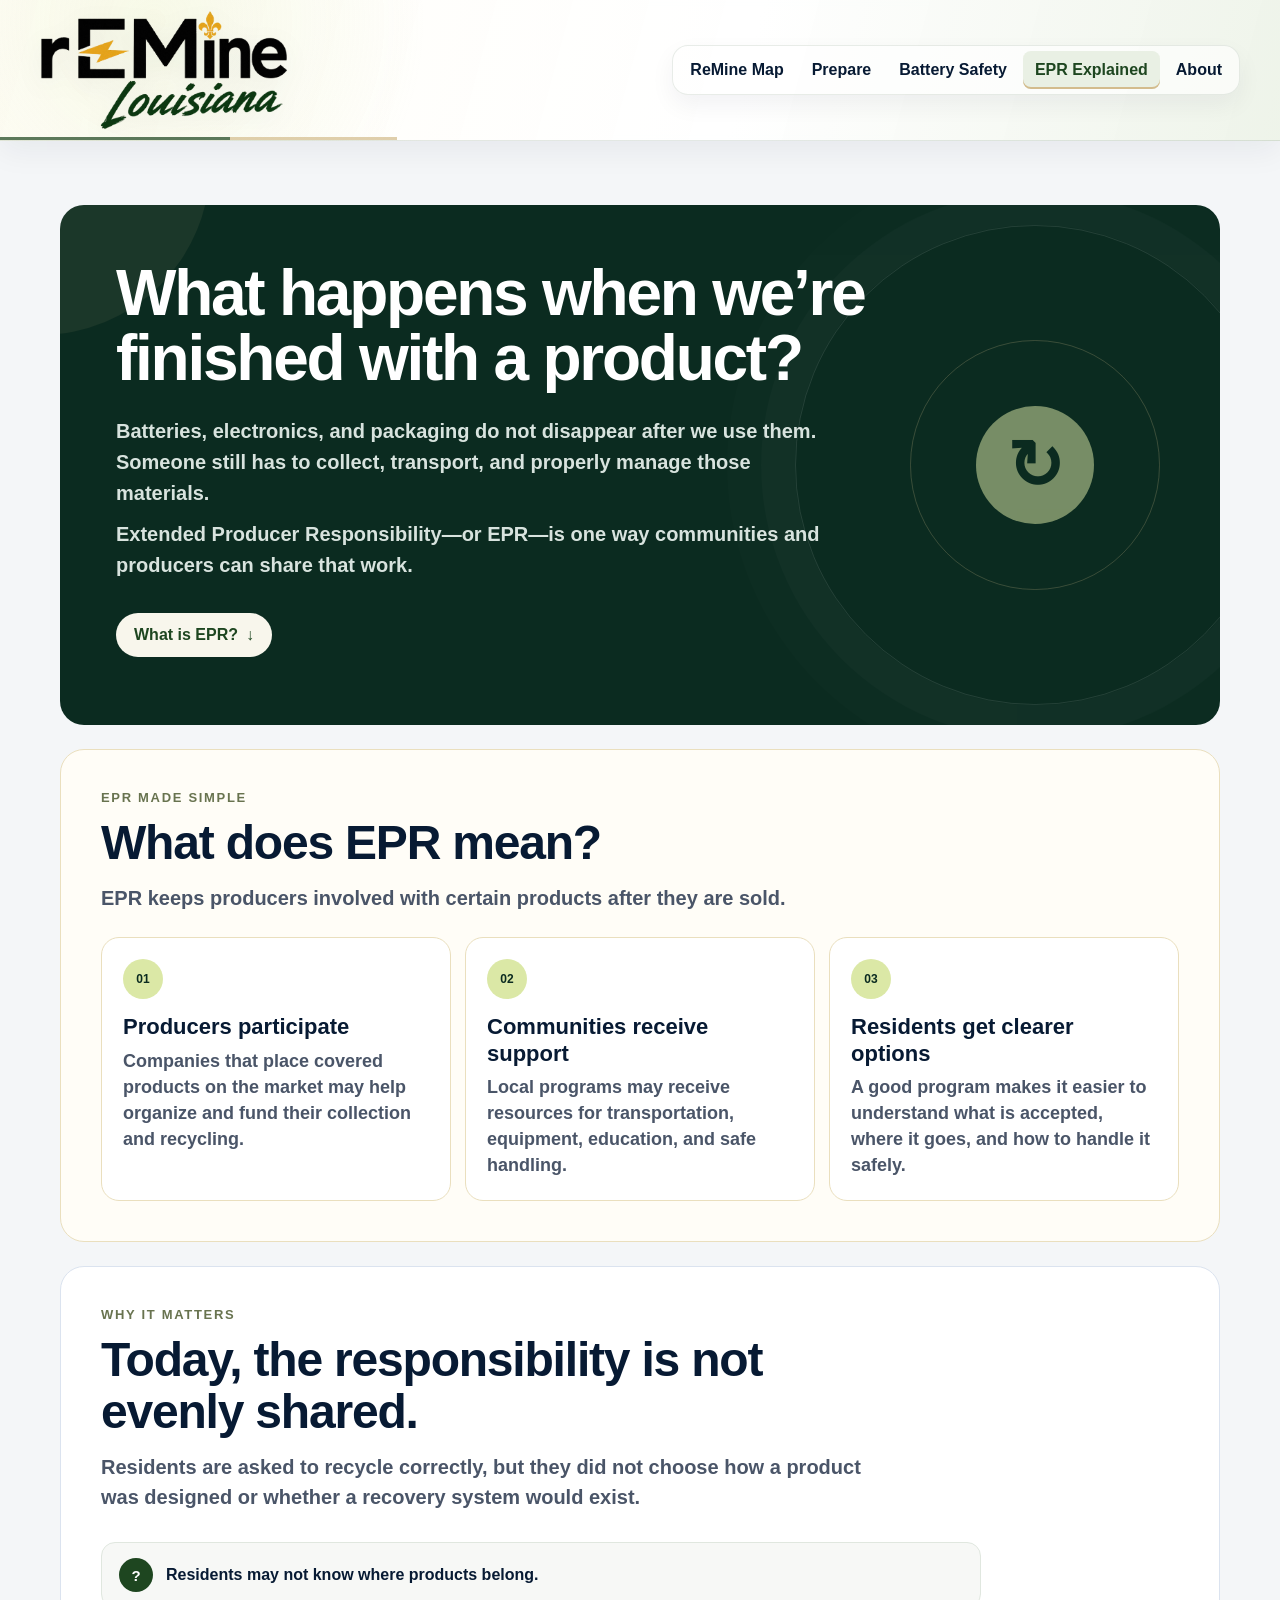
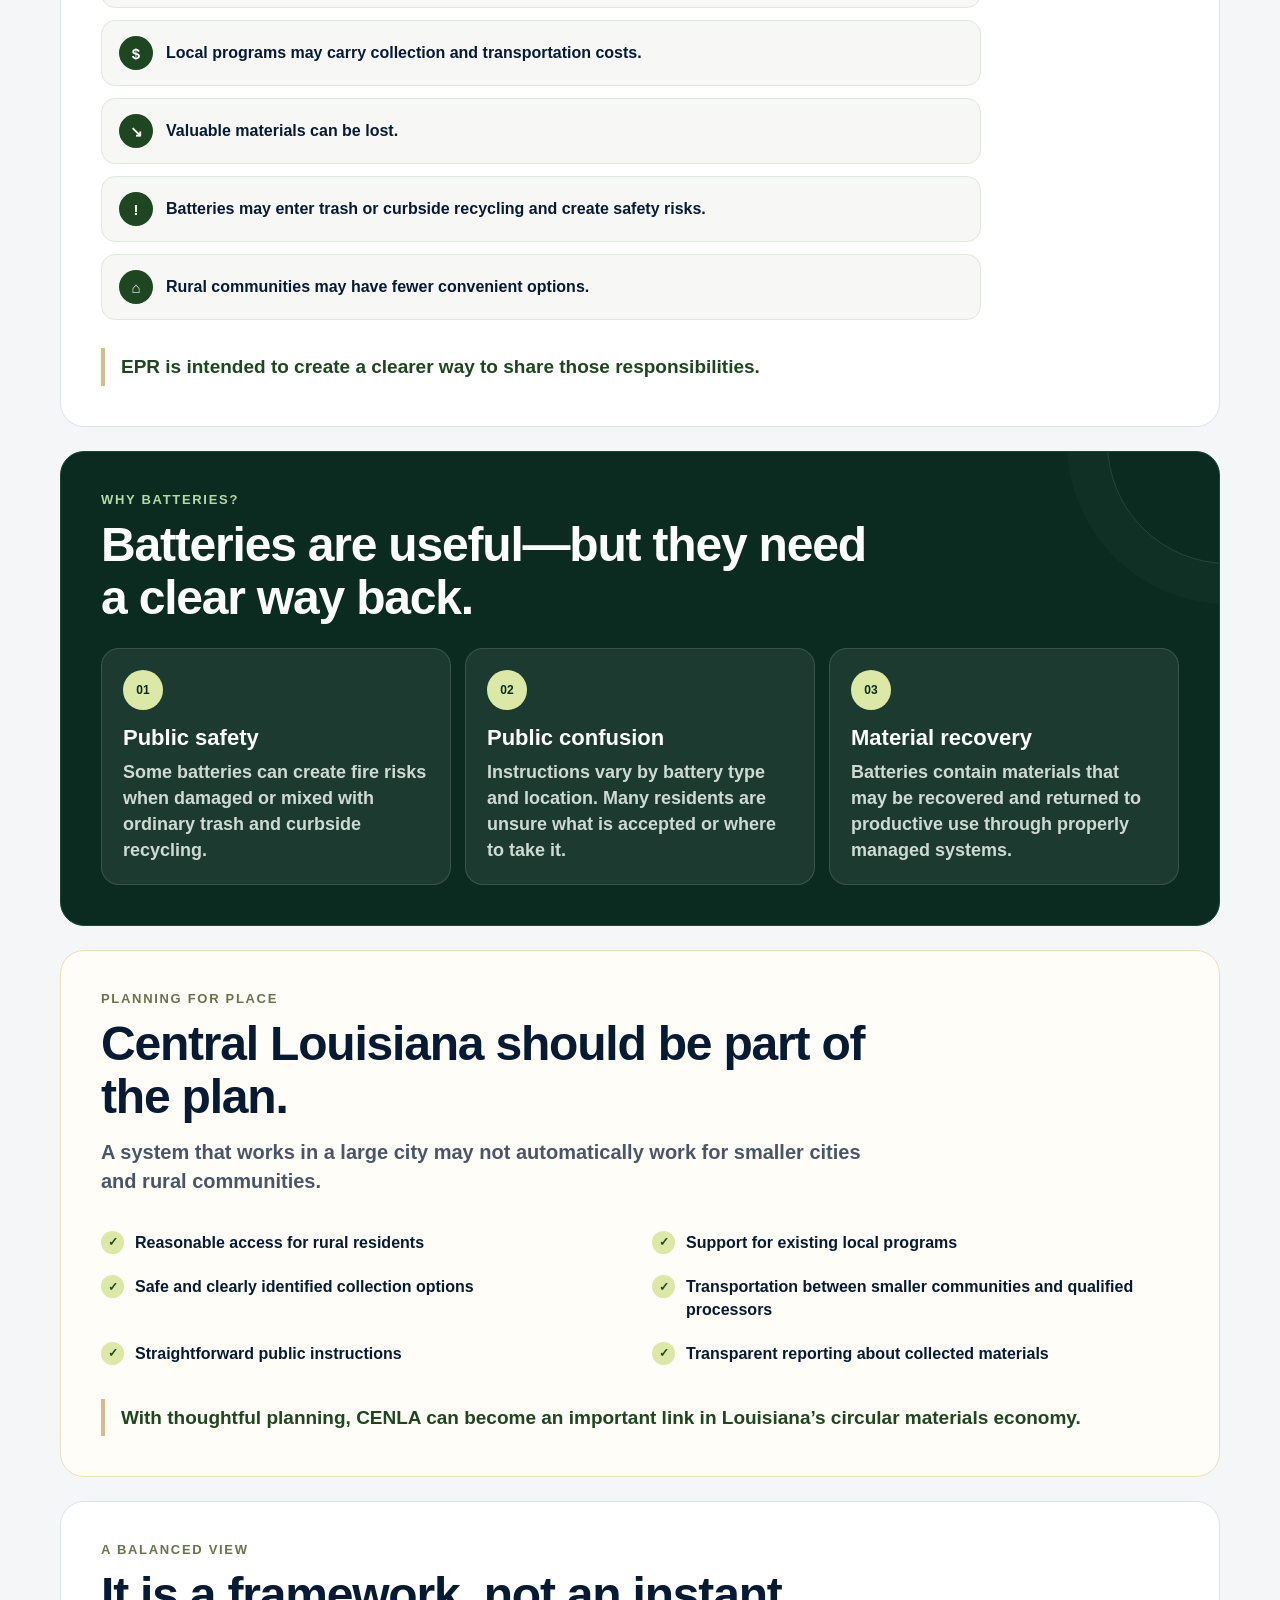
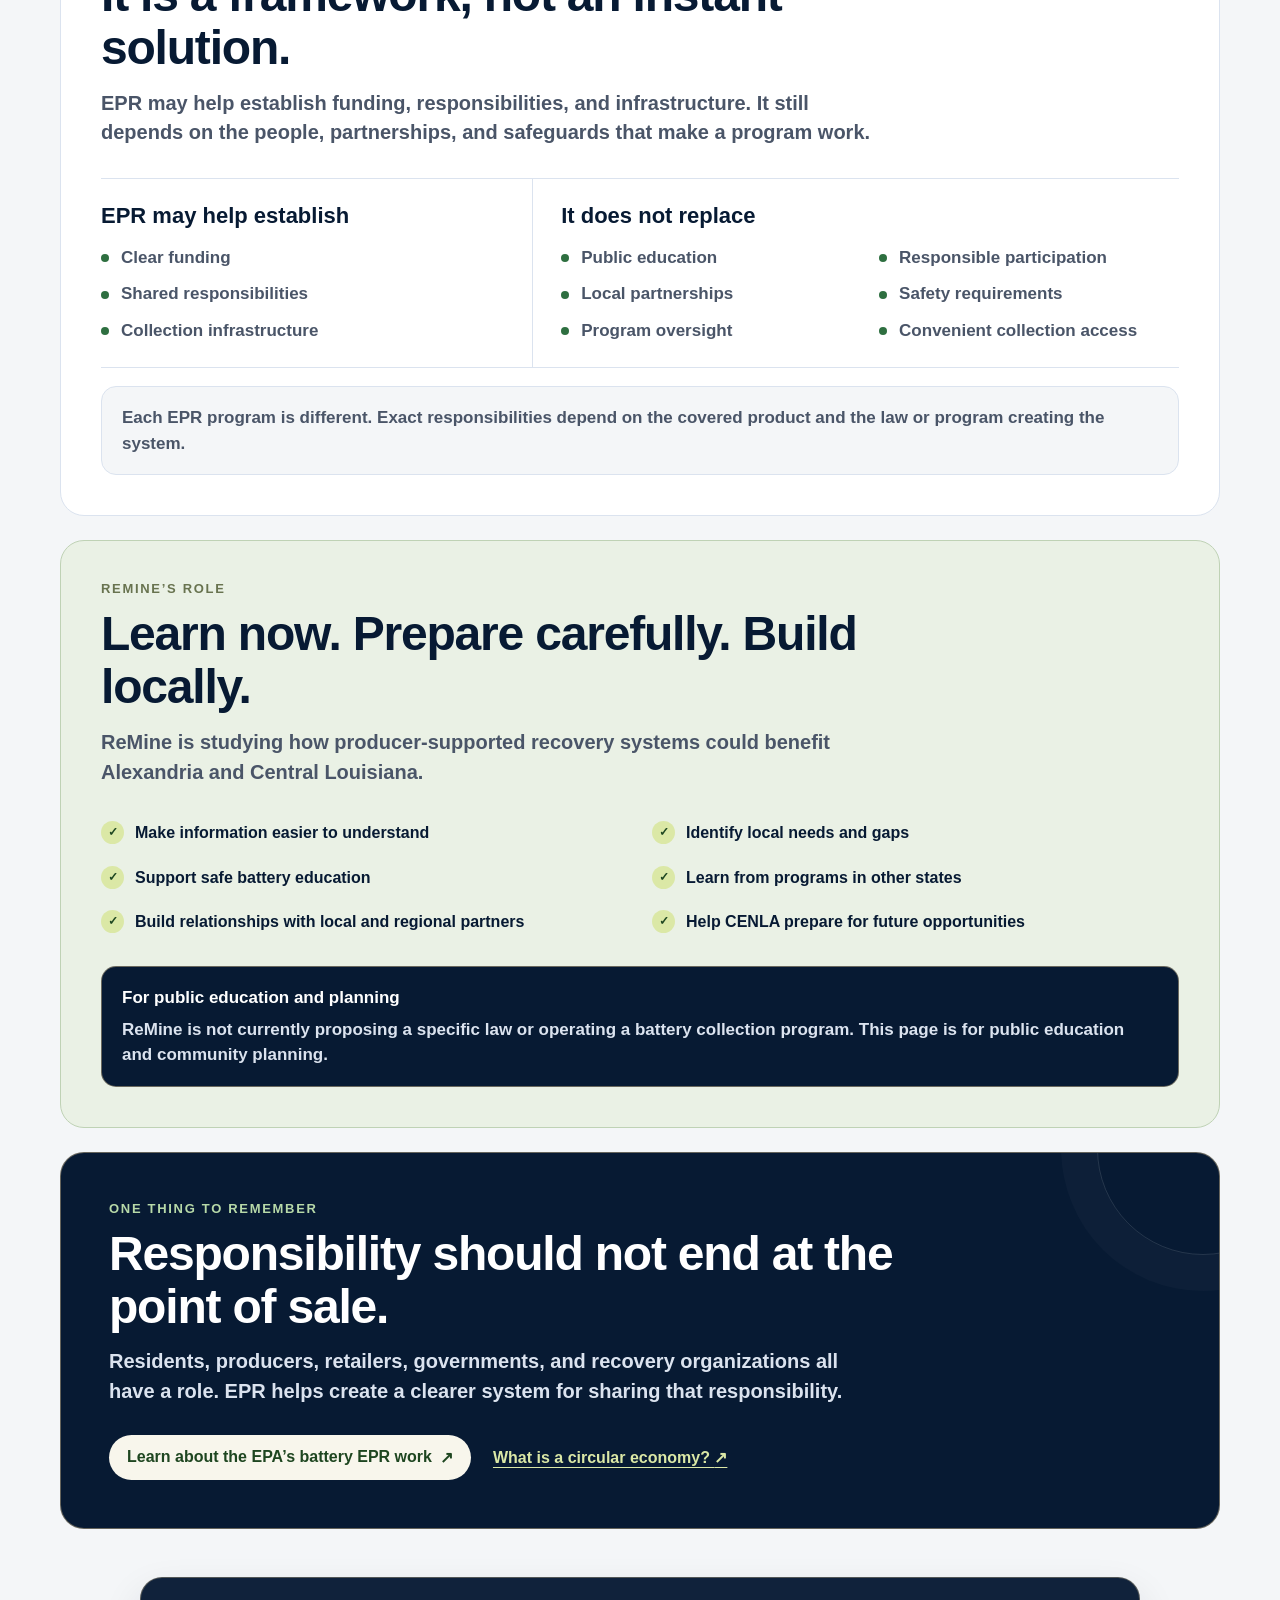
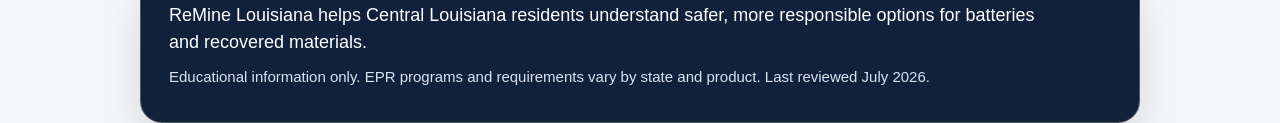
==== commit 754f2262: "Remove homepage decorative circles" ====
--- a/epr.html
+++ b/epr.html
@@ -6,7 +6,7 @@
     <meta name="description" content="A plain-language introduction to Extended Producer Responsibility from ReMine Louisiana.">
     <title>EPR Explained | ReMine Louisiana</title>
     <link rel="icon" type="image/png" href="images/remine-logo.png">
-    <link rel="stylesheet" href="styles.css?v=20260721-9">
+    <link rel="stylesheet" href="styles.css?v=20260721-10">
   </head>
 
   <body class="epr-page">
--- a/styles.css
+++ b/styles.css
@@ -1533,20 +1533,6 @@
   overflow: hidden;
 }
 
-header::before {
-  border: 1px solid rgba(30, 70, 32, 0.1);
-  border-radius: 50%;
-  box-shadow: 0 0 0 28px rgba(211, 188, 141, 0.05);
-  content: "";
-  height: 150px;
-  left: 18%;
-  pointer-events: none;
-  position: absolute;
-  top: -112px;
-  width: 150px;
-  z-index: 0;
-}
-
 header::after {
   background: linear-gradient(90deg, #1e4620 0 18%, #d3bc8d 18% 31%, transparent 31% 100%);
   bottom: 0;
@@ -1617,19 +1603,6 @@
   position: relative;
 }
 
-.map-page .hero::after {
-  border: 1px solid rgba(30, 70, 32, 0.12);
-  border-radius: 50%;
-  box-shadow: 0 0 0 34px rgba(30, 70, 32, 0.035), 0 0 0 68px rgba(211, 188, 141, 0.035);
-  content: "";
-  height: 240px;
-  pointer-events: none;
-  position: absolute;
-  right: -145px;
-  top: -120px;
-  width: 240px;
-}
-
 .map-page .hero > * {
   position: relative;
   z-index: 1;
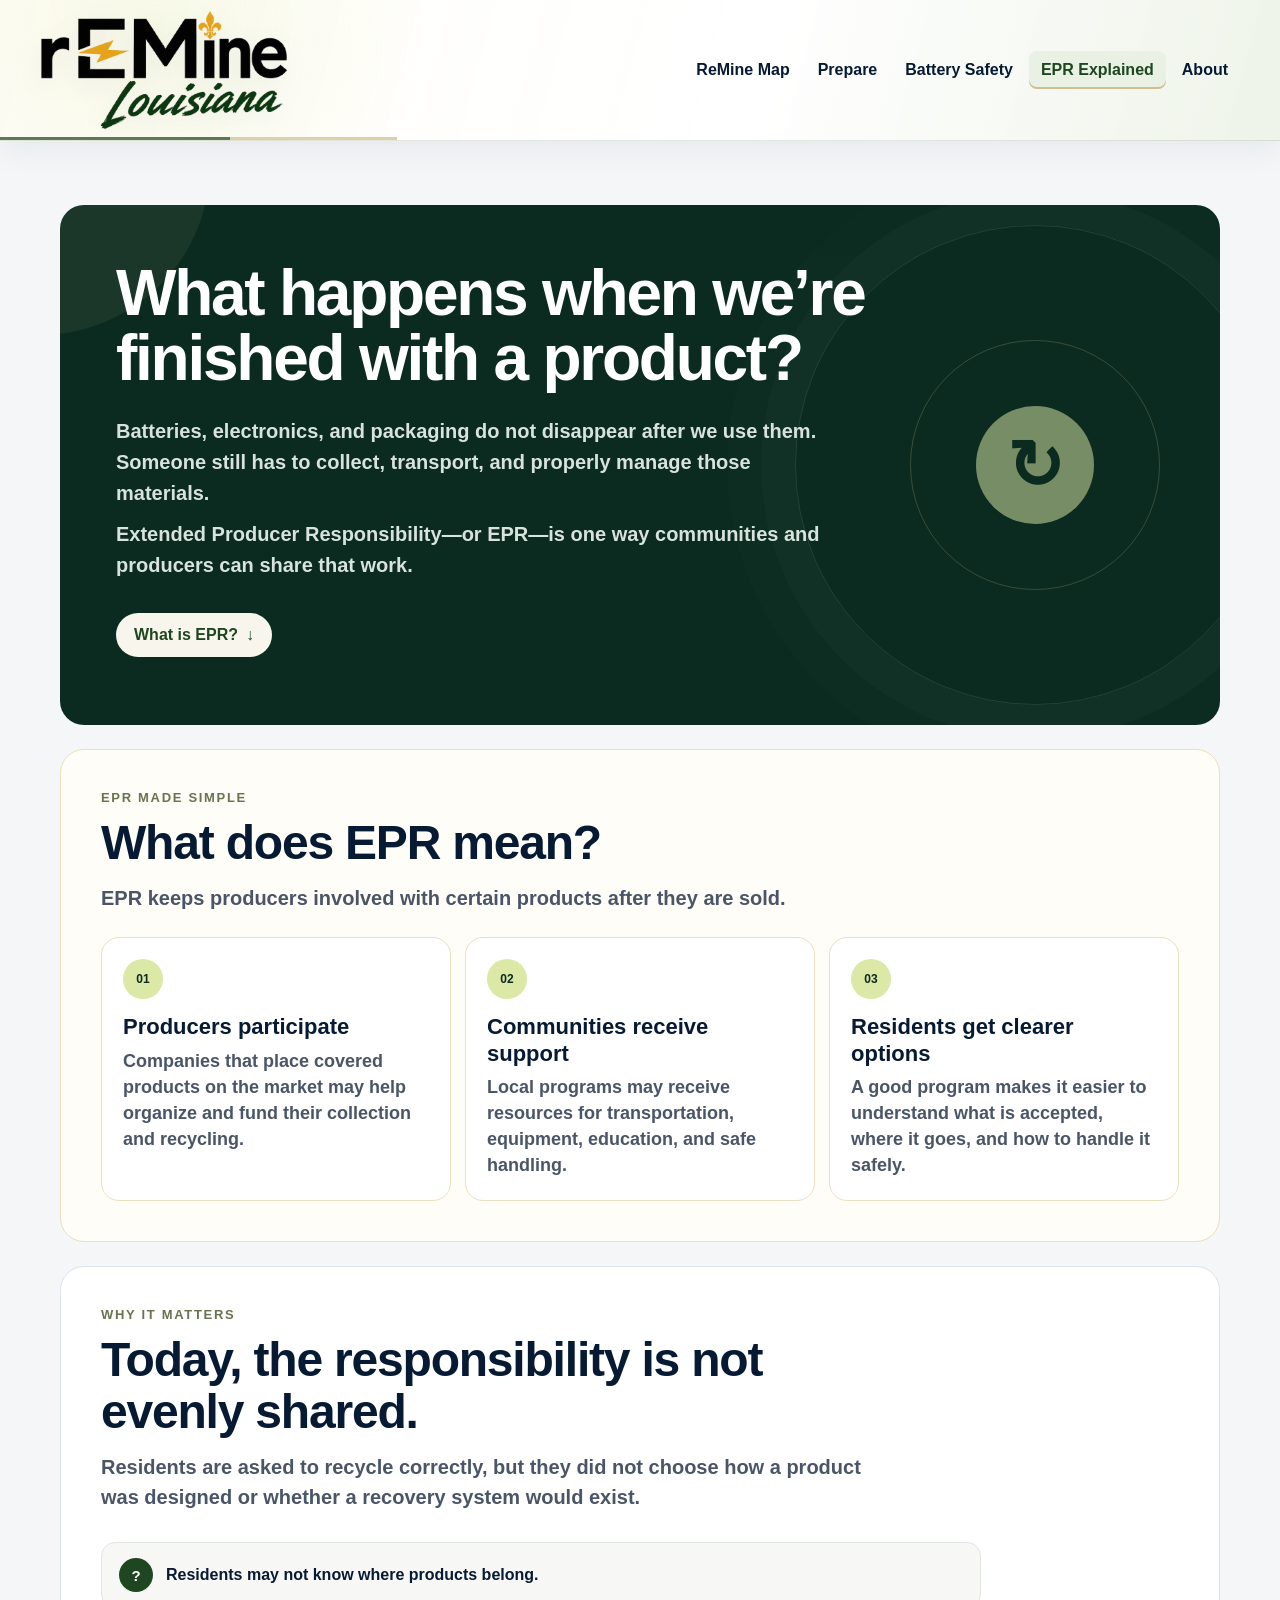
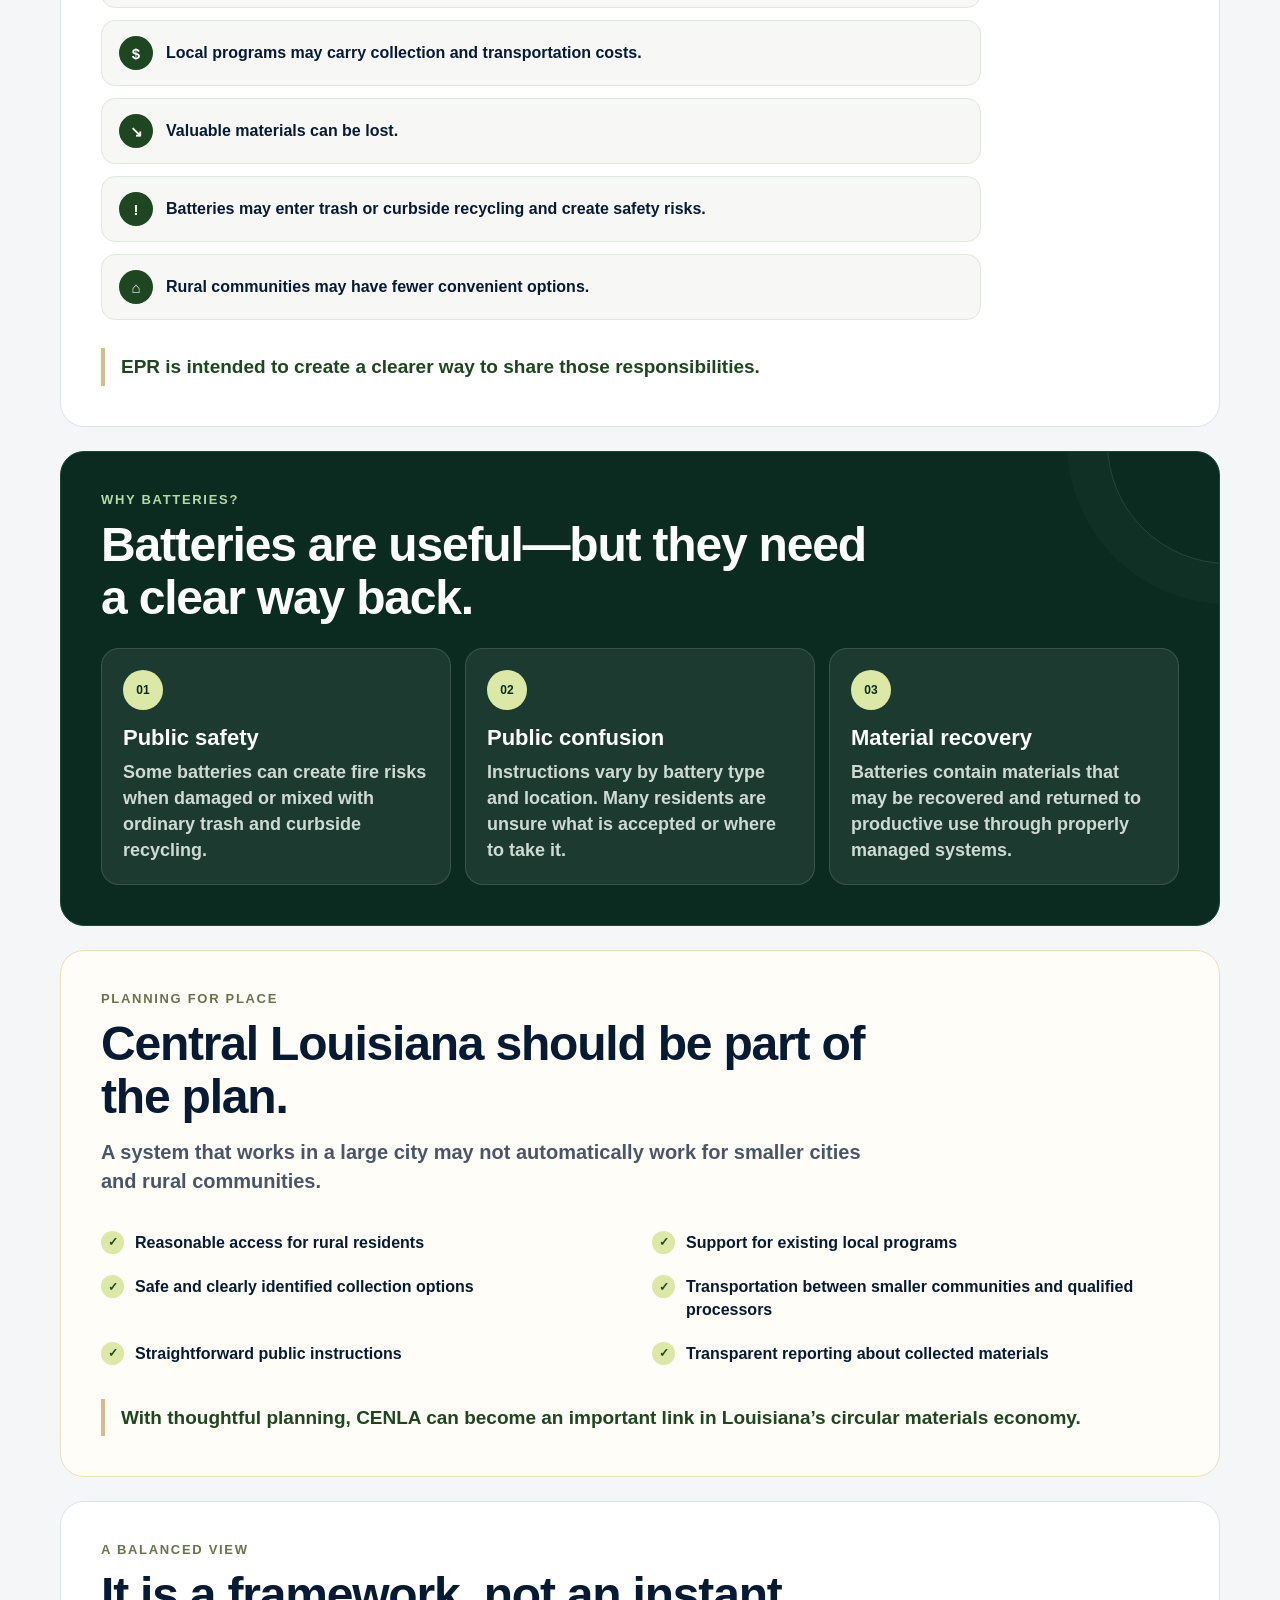
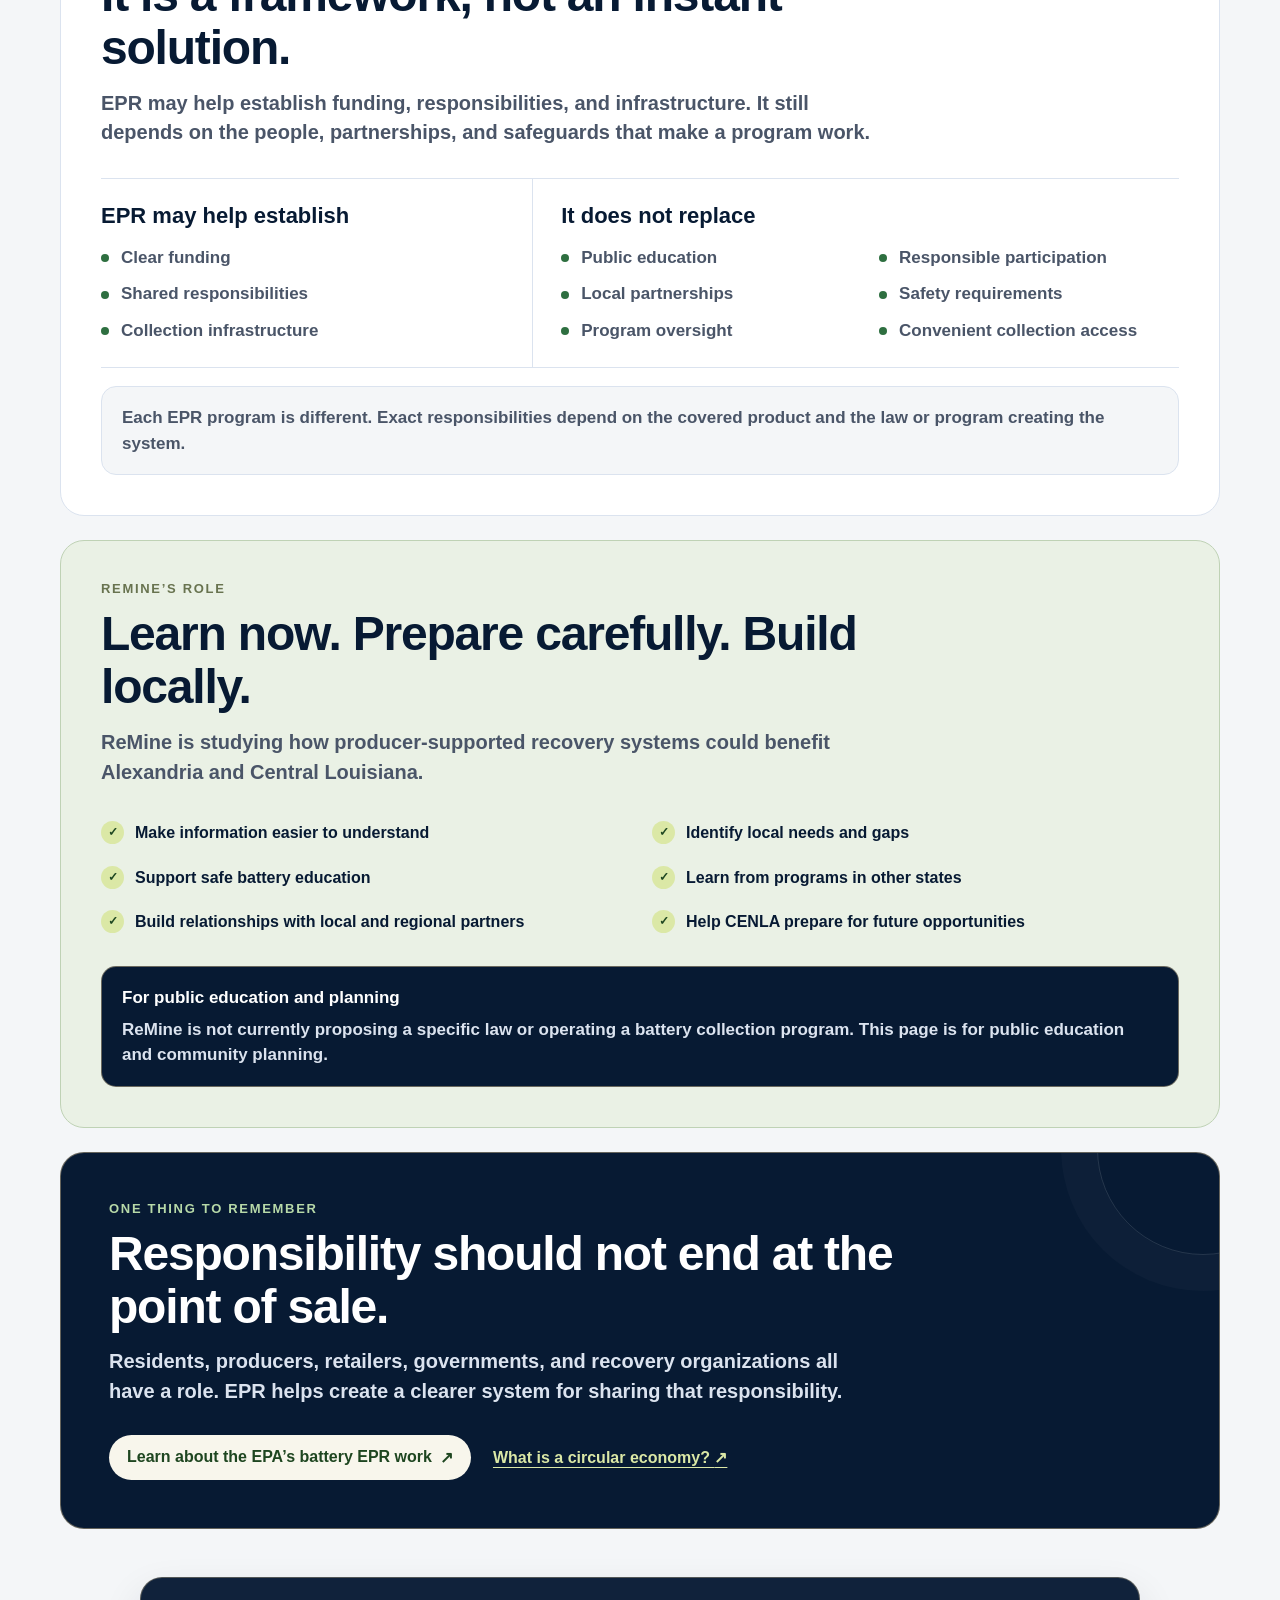
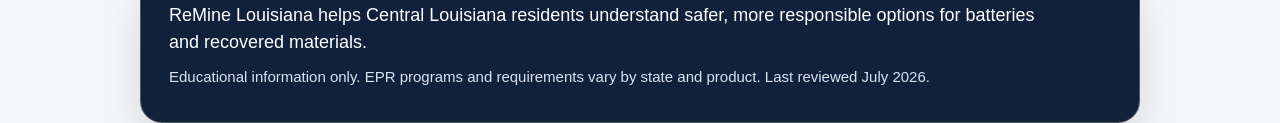
==== commit 9929022e: "Make shared navigation transparent" ====
--- a/epr.html
+++ b/epr.html
@@ -6,7 +6,7 @@
     <meta name="description" content="A plain-language introduction to Extended Producer Responsibility from ReMine Louisiana.">
     <title>EPR Explained | ReMine Louisiana</title>
     <link rel="icon" type="image/png" href="images/remine-logo.png">
-    <link rel="stylesheet" href="styles.css?v=20260721-10">
+    <link rel="stylesheet" href="styles.css?v=20260721-11">
   </head>
 
   <body class="epr-page">
@@ -200,5 +200,6 @@
         <p class="footer-small">Educational information only. EPR programs and requirements vary by state and product. Last reviewed July 2026.</p>
       </div>
     </footer>
+    <script src="header-scroll.js?v=20260721-1"></script>
   </body>
 </html>
--- a/styles.css
+++ b/styles.css
@@ -1558,12 +1558,12 @@
 
 .site-nav {
   align-items: center;
-  background: rgba(255, 255, 255, 0.66);
-  border: 1px solid rgba(30, 70, 32, 0.1);
-  border-radius: 16px;
-  box-shadow: 0 10px 25px rgba(7, 26, 51, 0.055);
+  background: transparent;
+  border: 0;
+  border-radius: 0;
+  box-shadow: none;
   gap: 4px;
-  padding: 5px;
+  padding: 0;
 }
 
 .site-nav a {
@@ -1820,11 +1820,11 @@
   }
 
   .site-nav {
-    background: rgba(255, 255, 255, 0.72);
-    border-radius: 14px;
+    background: transparent;
+    border-radius: 0;
     gap: 4px;
     justify-content: center;
-    padding: 5px;
+    padding: 0;
   }
 
   .site-nav a {
